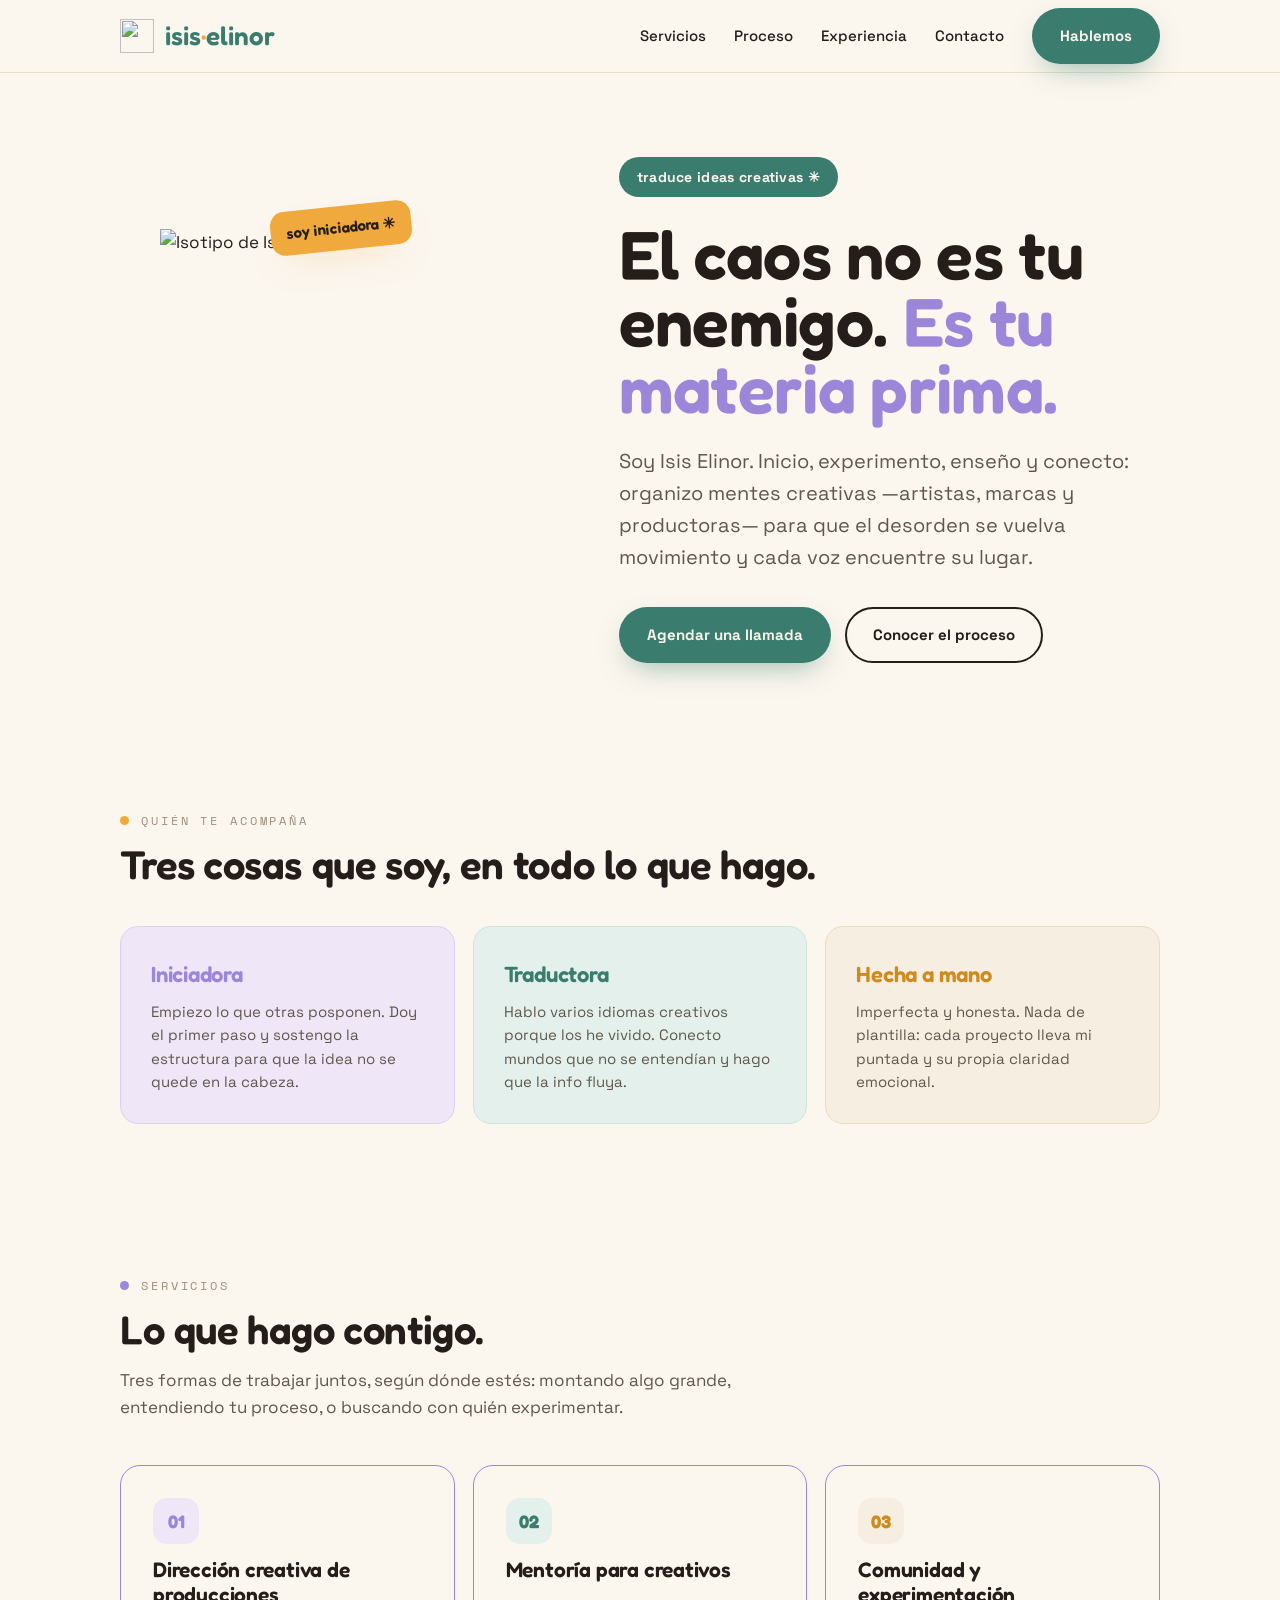
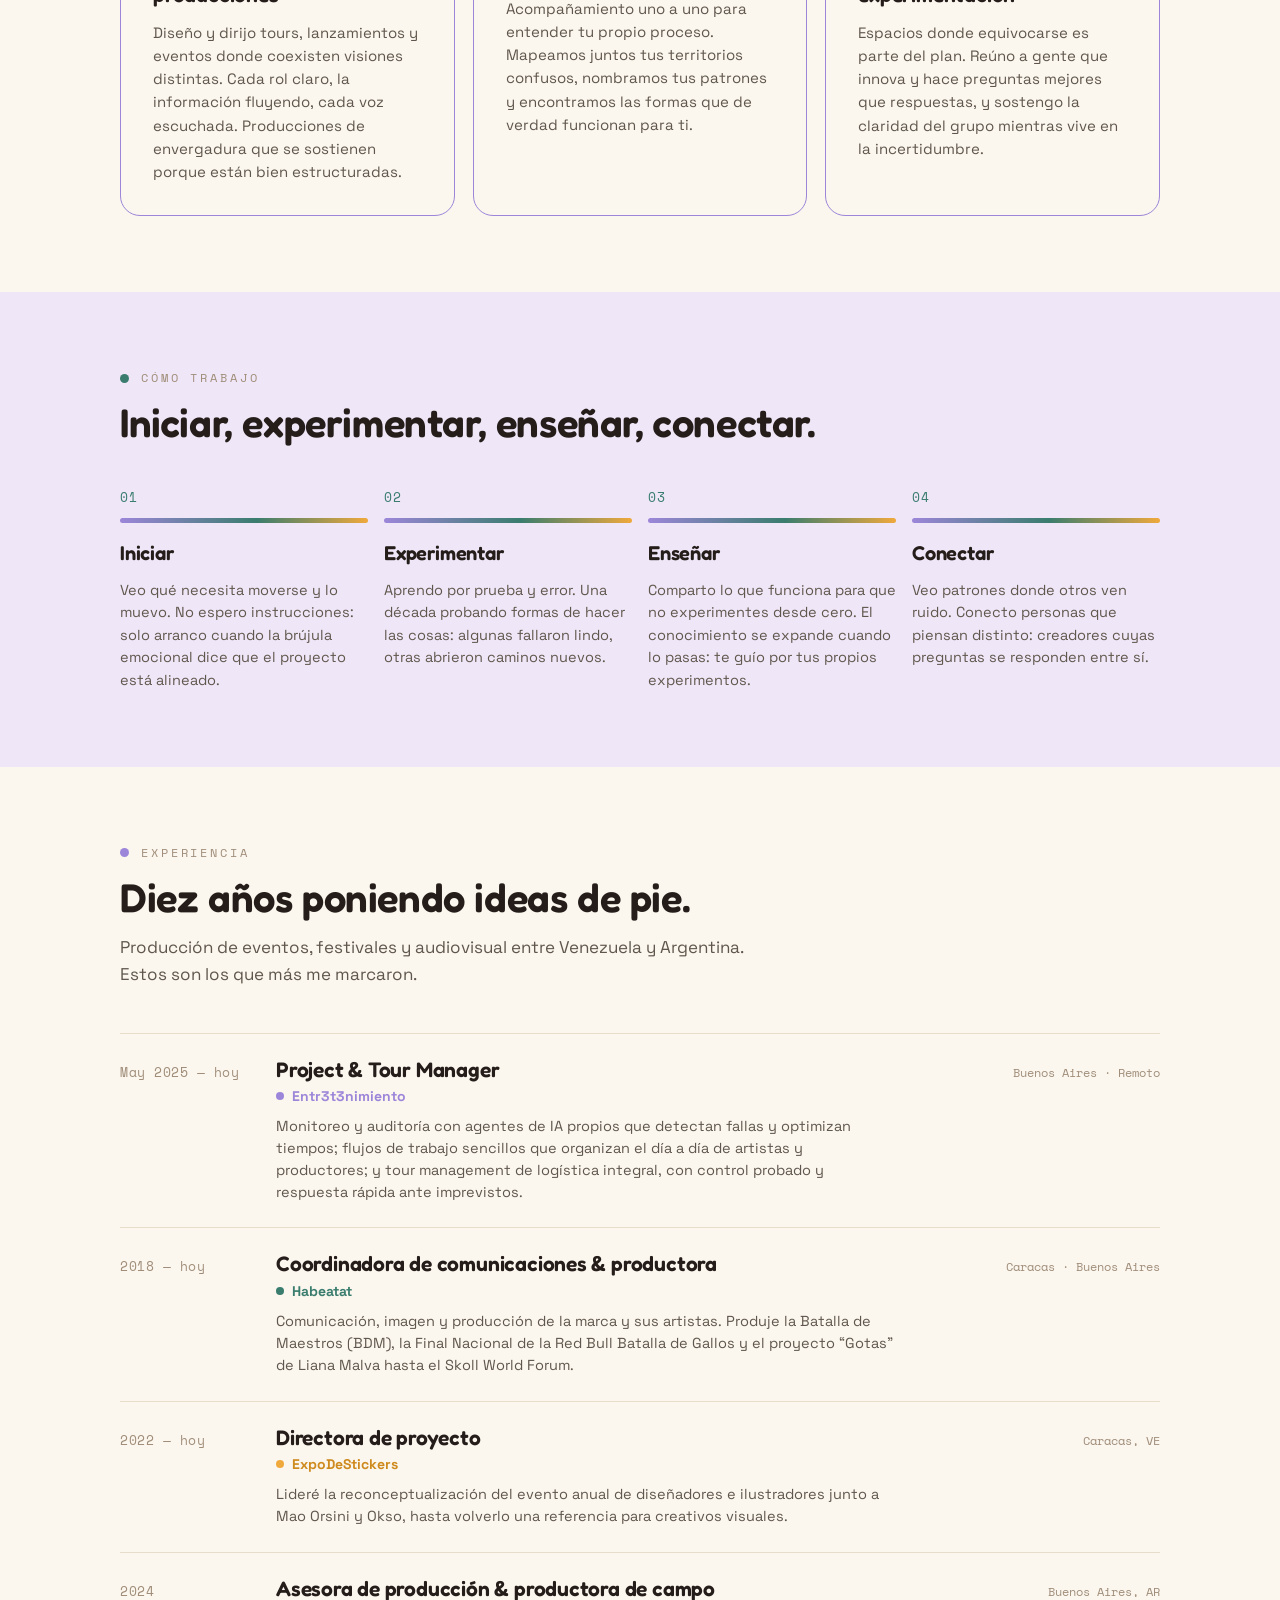
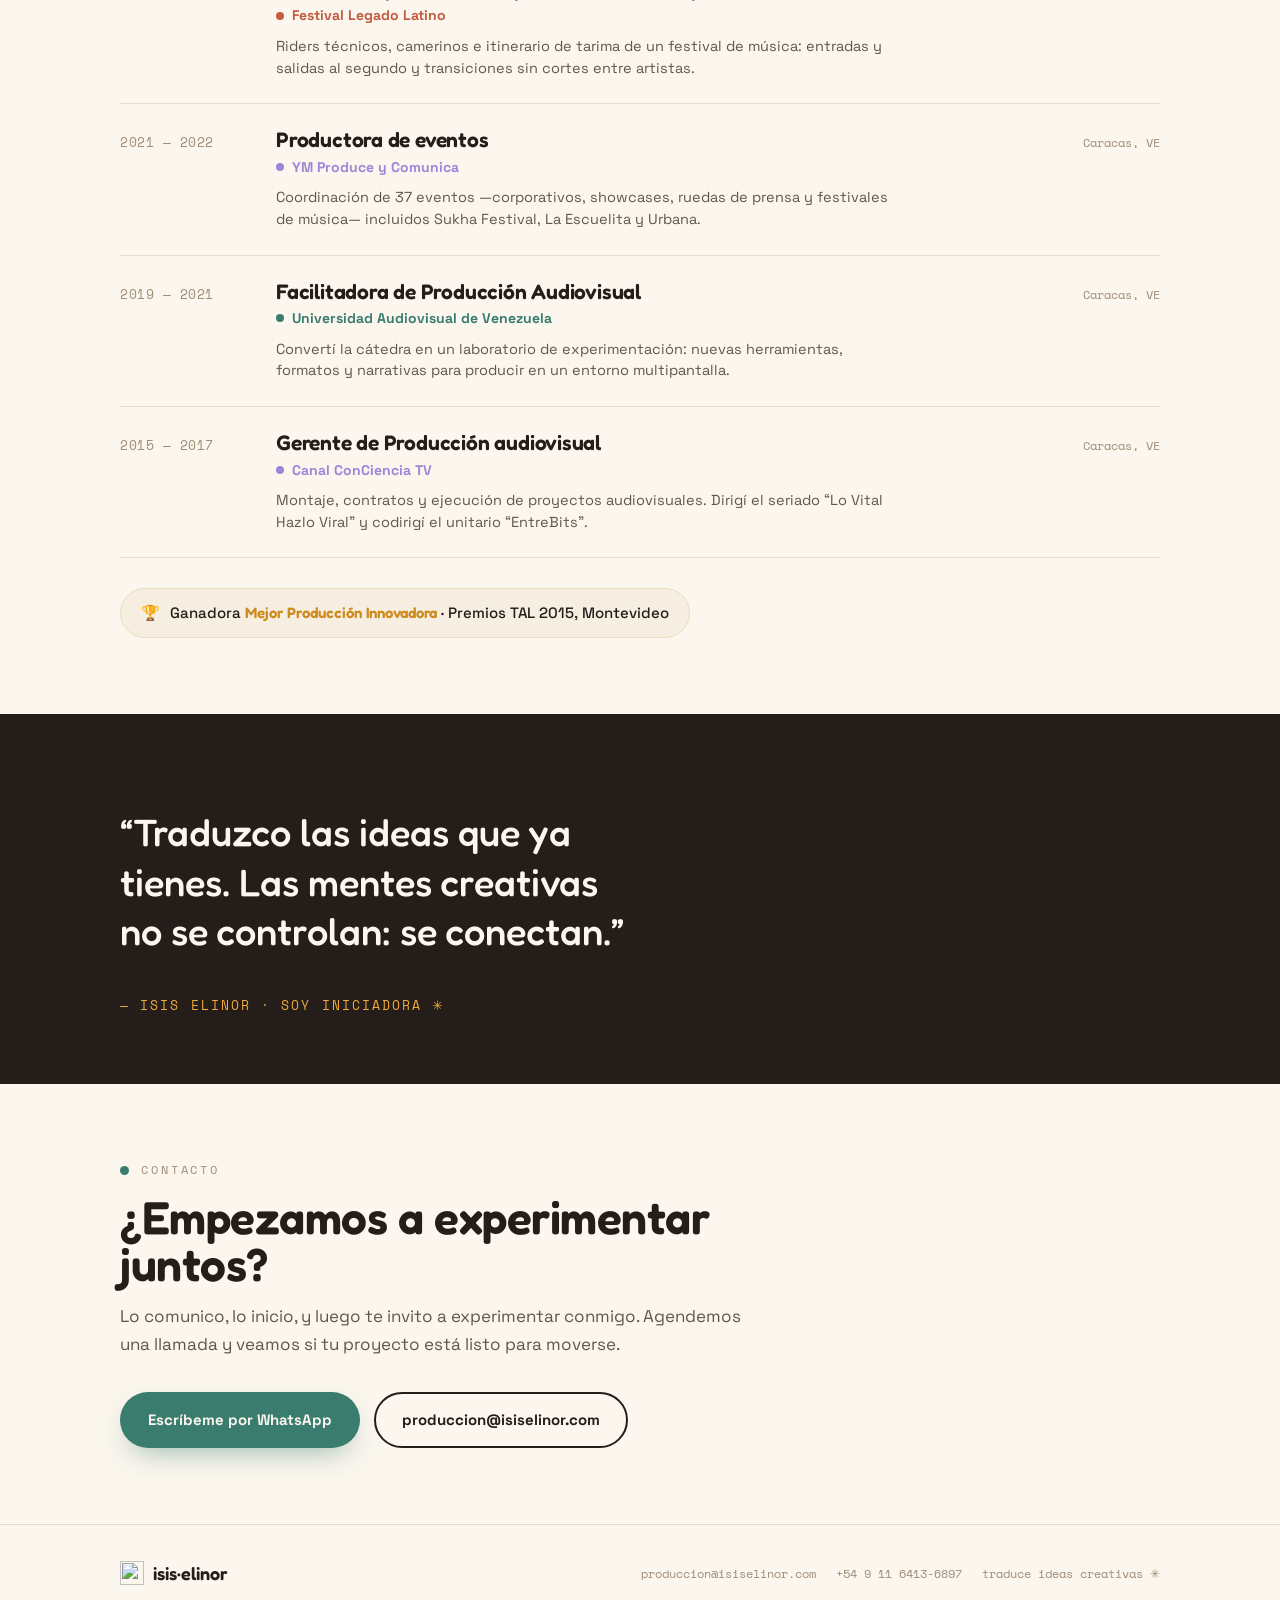
==== index copy.html @ 392b23f3 "Add files via upload" ====
<!DOCTYPE html>
<html lang="es">
<head>
<meta charset="utf-8">
<meta name="viewport" content="width=device-width, initial-scale=1">
<title>Isis Elinor — Traduce ideas creativas ✳</title>
<link rel="preconnect" href="https://fonts.googleapis.com">
<link rel="preconnect" href="https://fonts.gstatic.com" crossorigin>
<link href="https://fonts.googleapis.com/css2?family=Fredoka:wght@400;500;600;700&family=Space+Grotesk:wght@300;400;500;700&family=Space+Mono:wght@400;700&display=swap" rel="stylesheet">
<style>
  :root {
    --lila: #9C86D9;
    --jade: #3A7D6E;
    --mango: #F0A93C;
    --coral: #C25B3F;
    --luz: #FBF6EE;
    --noche: #241D1A;
    --tinta: #5f574d;
    --gris: #a08e7a;
    --linea: #e6ddcb;
    --tint-lila: #efe6f7;
    --tint-jade: #e4f0eb;
    --tint-mango: #f6eee0;
    --tint-coral: #f7e6e0;
    --grad: linear-gradient(90deg,#9c86d9 0%,#3a7d6e 55%,#f0a93c 100%);
    --heading: 'Fredoka', sans-serif;
    --body: 'Space Grotesk', sans-serif;
    --mono: 'Space Mono', monospace;
  }
  * { box-sizing: border-box; }
  html { scroll-behavior: smooth; }
  body {
    margin: 0;
    background: var(--luz);
    color: var(--noche);
    font-family: var(--body);
    font-size: 17px;
    line-height: 1.6;
    -webkit-font-smoothing: antialiased;
  }
  a { color: var(--jade); text-decoration: none; }
  a:hover { color: var(--lila); }
  ::selection { background: rgba(156,134,217,0.28); }
  :focus-visible { outline: 2px solid var(--lila); outline-offset: 3px; border-radius: 4px; }
  h1, h2, h3 { font-family: var(--heading); font-weight: 600; margin: 0; letter-spacing: -0.01em; }
  .wrap { max-width: 1120px; margin: 0 auto; padding: 0 40px; }
  .mono-label { font-family: var(--mono); font-size: 12px; letter-spacing: 0.24em; text-transform: uppercase; color: var(--gris); }

  /* ---- botones ---- */
  .btn {
    display: inline-flex; align-items: center; gap: 9px;
    font-family: var(--body); font-weight: 700; font-size: 15px;
    padding: 14px 26px; border-radius: 999px; border: 2px solid transparent;
    cursor: pointer; transition: transform .15s ease, background .15s ease, color .15s ease, box-shadow .15s ease;
    text-decoration: none;
  }
  .btn:hover { transform: translateY(-2px); }
  .btn-primary { background: var(--jade); color: var(--luz); box-shadow: 0 12px 30px -12px rgba(58,125,110,0.6); }
  .btn-primary:hover { background: #2f6a5c; color: var(--luz); }
  .btn-ghost { background: transparent; color: var(--noche); border-color: var(--noche); }
  .btn-ghost:hover { border-color: var(--jade); color: var(--jade); }

  /* ---- nav ---- */
  header.nav {
    position: sticky; top: 0; z-index: 20;
    background: rgba(251,246,238,0.85); backdrop-filter: blur(12px);
    border-bottom: 1px solid var(--linea);
  }
  .nav-inner { display: flex; align-items: center; gap: 28px; height: 72px; }
  .brand { display: flex; align-items: center; gap: 11px; margin-right: auto; }
  .brand img { width: 34px; height: 34px; display: block; }
  .brand .word { font-family: var(--heading); font-weight: 600; font-size: 26px; line-height: 1; }
  .brand .word .dot { color: var(--mango); }
  .nav-inner a.link { color: var(--noche); font-weight: 500; font-size: 15px; }
  .nav-inner a.link:hover { color: var(--jade); }
  @media (max-width: 720px) { .nav-inner a.link { display: none; } }

  /* ---- hero ---- */
  .hero { padding: 84px 0 72px; position: relative; overflow: hidden; }
  .hero-grid { display: grid; grid-template-columns: 0.9fr 1.1fr; gap: 56px; align-items: center; }
  .pill {
    display: inline-flex; align-items: center; gap: 8px; align-self: flex-start;
    background: var(--jade); color: var(--luz); font-family: var(--body); font-weight: 700;
    font-size: 14px; letter-spacing: 0.02em; padding: 9px 18px; border-radius: 999px;
  }
  .hero h1 { font-size: 68px; line-height: 0.98; margin: 24px 0 0; }
  .hero h1 .g { color: var(--lila); }
  .hero .lead { font-size: 20px; color: var(--tinta); margin: 24px 0 0; max-width: 560px; text-wrap: pretty; }
  .hero .cta-row { display: flex; flex-wrap: wrap; gap: 14px; margin-top: 34px; }
  .blob {
    position: relative; aspect-ratio: 1/1; display: flex; align-items: center; justify-content: center;
    max-width: 100%;
  }
  .blob img { width: 82%; height: 82%; display: block; }
  .blob .tag {
    position: absolute; top: 4%; left: 50%; transform: rotate(-6deg) translateX(-50%);
    transform-origin: left center;
    background: var(--mango); color: var(--noche); font-family: var(--heading); font-weight: 600;
    font-size: 15px; padding: 10px 16px; border-radius: 14px; box-shadow: 0 16px 34px -18px rgba(240,169,60,0.6);
  }
  @media (max-width: 860px) {
    .hero-grid { grid-template-columns: 1fr; gap: 40px; }
    .hero h1 { font-size: 46px; }
    .blob { max-width: 340px; margin: 0 auto; }
  }

  /* ---- secciones ---- */
  section.block { padding: 76px 0; }
  .kicker-row { display: flex; align-items: center; gap: 12px; margin-bottom: 14px; }
  .kicker-row .dotmark { width: 9px; height: 9px; border-radius: 50%; background: var(--lila); }
  .k-coral .dotmark { background: var(--mango); }
  .k-rosa .dotmark { background: var(--jade); }
  .k-azul .dotmark { background: var(--jade); }
  .sec-title { font-size: 40px; line-height: 1.04; max-width: 720px; }
  .sec-intro { color: var(--tinta); max-width: 640px; margin: 16px 0 0; text-wrap: pretty; }

  /* esencia cards */
  .cards-3 { display: grid; grid-template-columns: repeat(3,1fr); gap: 18px; margin-top: 40px; }
  @media (max-width: 800px) { .cards-3 { grid-template-columns: 1fr; } }
  .ecard { border-radius: 18px; padding: 30px; border: 1px solid; }
  .ecard h3 { font-size: 22px; margin-bottom: 8px; }
  .ecard p { margin: 0; font-size: 15px; color: var(--tinta); line-height: 1.55; }
  .ec-coral { background: var(--tint-lila); border-color: #ddd0ee; }
  .ec-coral h3 { color: var(--lila); }
  .ec-lila { background: var(--tint-jade); border-color: #cfe3da; }
  .ec-lila h3 { color: var(--jade); }
  .ec-azul { background: var(--tint-mango); border-color: #ecdcbe; }
  .ec-azul h3 { color: #cf8a1e; }

  /* servicios */
  .svc-list { display: grid; grid-template-columns: repeat(3,1fr); gap: 18px; margin-top: 44px; }
  @media (max-width: 800px) { .svc-list { grid-template-columns: 1fr; } }
  .svc {
    background: var(--luz); border: 1px solid var(--lila); border-radius: 20px; padding: 32px;
    display: flex; flex-direction: column; gap: 14px; transition: transform .18s ease, box-shadow .18s ease, border-color .18s ease;
  }
  .svc:hover { transform: translateY(-4px); box-shadow: 0 30px 60px -40px rgba(36,29,26,0.35); }
  .svc .num {
    width: 46px; height: 46px; border-radius: 14px; display: flex; align-items: center; justify-content: center;
    font-family: var(--heading); font-weight: 700; font-size: 18px; background: var(--tint-lila); color: var(--lila);
  }
  .svc h3 { font-size: 21px; line-height: 1.15; }
  .svc p { margin: 0; font-size: 15px; color: var(--tinta); line-height: 1.55; }
  .svc:nth-child(1) .num { background: var(--tint-lila); color: var(--lila); }
  .svc:nth-child(1):hover { border-color: var(--lila); }
  .svc:nth-child(2) .num { background: var(--tint-jade); color: var(--jade); }
  .svc:nth-child(2):hover { border-color: var(--jade); }
  .svc:nth-child(3) .num { background: var(--tint-mango); color: #cf8a1e; }
  .svc:nth-child(3):hover { border-color: var(--mango); }

  /* proceso */
  .proc-wrap { background: var(--tint-lila); }
  .steps { display: grid; grid-template-columns: repeat(4,1fr); gap: 16px; margin-top: 44px; }
  @media (max-width: 900px) { .steps { grid-template-columns: repeat(2,1fr); } }
  @media (max-width: 520px) { .steps { grid-template-columns: 1fr; } }
  .step { display: flex; flex-direction: column; gap: 10px; }
  .step .n { font-family: var(--mono); font-size: 13px; color: var(--jade); letter-spacing: 0.1em; }
  .step .bar { height: 5px; border-radius: 999px; background: var(--grad); width: 100%; }
  .step h3 { font-size: 20px; margin-top: 4px; }
  .step p { margin: 0; font-size: 14.5px; color: var(--tinta); line-height: 1.55; }

  /* experiencia */
  .exp-list { margin-top: 44px; display: flex; flex-direction: column; }
  .exp {
    display: grid; grid-template-columns: 132px 1fr auto; gap: 24px; align-items: baseline;
    padding: 24px 0; border-top: 1px solid var(--linea);
  }
  .exp:last-child { border-bottom: 1px solid var(--linea); }
  .exp .yr { font-family: var(--mono); font-size: 13px; color: var(--gris); letter-spacing: 0.04em; }
  .exp .role { min-width: 0; }
  .exp .role h3 { font-size: 21px; line-height: 1.12; }
  .exp .role .org { display: inline-flex; align-items: center; gap: 8px; font-family: var(--body); font-weight: 700; font-size: 14px; margin-top: 4px; }
  .exp .role .org::before { content: ""; width: 8px; height: 8px; border-radius: 50%; background: var(--dotc, var(--lila)); }
  .exp .role p { margin: 8px 0 0; font-size: 14.5px; color: var(--tinta); line-height: 1.5; max-width: 620px; }
  .exp .place { font-family: var(--mono); font-size: 12px; color: var(--gris); white-space: nowrap; }
  .exp:nth-child(6n+1) { --dotc: var(--lila); } .exp:nth-child(6n+1) .org { color: var(--lila); }
  .exp:nth-child(6n+2) { --dotc: var(--jade); } .exp:nth-child(6n+2) .org { color: var(--jade); }
  .exp:nth-child(6n+3) { --dotc: var(--mango); } .exp:nth-child(6n+3) .org { color: #cf8a1e; }
  .exp:nth-child(6n+4) { --dotc: var(--coral); } .exp:nth-child(6n+4) .org { color: var(--coral); }
  .exp:nth-child(6n+5) { --dotc: var(--lila); } .exp:nth-child(6n+5) .org { color: var(--lila); }
  .exp:nth-child(6n) { --dotc: var(--jade); } .exp:nth-child(6n) .org { color: var(--jade); }
  .award {
    display: inline-flex; align-items: center; gap: 10px; margin-top: 30px;
    background: var(--tint-mango); border: 1px solid #ecdcbe; color: var(--noche);
    font-family: var(--body); font-weight: 500; font-size: 15px; padding: 12px 20px; border-radius: 999px;
  }
  .award strong { color: #cf8a1e; font-family: var(--heading); font-weight: 600; }
  @media (max-width: 720px) {
    .exp { grid-template-columns: 1fr; gap: 6px; }
    .exp .place { white-space: normal; }
  }

  /* frase band */
  .frase { background: var(--noche); color: var(--luz); padding: 56px 0; }
  .frase .q { font-family: var(--heading); font-weight: 500; font-size: 38px; line-height: 1.3; max-width: 760px; text-wrap: balance; }
  .frase .q .accent { color: var(--mango); }
  .frase .sig { font-family: var(--mono); font-size: 13px; letter-spacing: 0.16em; text-transform: uppercase; margin-top: 18px; color: var(--mango); }
  @media (max-width: 700px) { .frase .q { font-size: 26px; } }

  /* contacto */
  .contacto { text-align: left; }
  .contacto h2 { font-size: 46px; line-height: 1.02; max-width: 720px; }
  @media (max-width: 700px) { .contacto h2 { font-size: 34px; } }

  /* footer */
  footer.foot { border-top: 1px solid var(--linea); padding: 34px 0; }
  .foot-inner { display: flex; flex-wrap: wrap; align-items: center; gap: 10px 20px; font-family: var(--mono); font-size: 12px; color: var(--gris); }
  .foot-inner .fbrand { display: flex; align-items: center; gap: 9px; margin-right: auto; }
  .foot-inner .fbrand img { width: 24px; height: 24px; }
  .foot-inner .fbrand span { font-family: var(--heading); font-weight: 600; font-size: 18px; color: var(--noche); }
</style>
</head>
<body>

<header class="nav">
  <div class="wrap nav-inner">
    <a class="brand" href="#top" aria-label="Isis Elinor, inicio">
      <img src="assets/isotipo-principal.svg" alt="">
      <span class="word">isis<span class="dot">·</span>elinor</span>
    </a>
    <a class="link" href="#servicios">Servicios</a>
    <a class="link" href="#proceso">Proceso</a>
    <a class="link" href="#experiencia">Experiencia</a>
    <a class="link" href="#contacto">Contacto</a>
    <a class="btn btn-primary" href="https://wa.me/5491164136897" target="_blank" rel="noopener">Hablemos</a>
  </div>
</header>

<main id="top">

  <section class="hero">
    <div class="wrap hero-grid">
      <div class="blob-holder">
        <div class="blob">
          <img src="assets/isotipo-principal.svg" alt="Isotipo de Isis Elinor">
          <span class="tag">soy iniciadora ✳</span>
        </div>
      </div>
      <div>
        <span class="pill">traduce ideas creativas ✳</span>
        <h1>El caos no es tu enemigo. <span class="g">Es tu materia prima.</span></h1>
        <p class="lead">Soy Isis Elinor. Inicio, experimento, enseño y conecto: organizo mentes creativas —artistas, marcas y productoras— para que el desorden se vuelva movimiento y cada voz encuentre su lugar.</p>
        <div class="cta-row">
          <a class="btn btn-primary" href="https://wa.me/5491164136897" target="_blank" rel="noopener">Agendar una llamada</a>
          <a class="btn btn-ghost" href="#proceso">Conocer el proceso</a>
        </div>
      </div>
    </div>
  </section>

  <section class="block">
    <div class="wrap">
      <div class="kicker-row k-coral"><span class="dotmark"></span><span class="mono-label">Quién te acompaña</span></div>
      <h2 class="sec-title">Tres cosas que soy, en todo lo que hago.</h2>
      <div class="cards-3">
        <div class="ecard ec-coral">
          <h3>Iniciadora</h3>
          <p>Empiezo lo que otras posponen. Doy el primer paso y sostengo la estructura para que la idea no se quede en la cabeza.</p>
        </div>
        <div class="ecard ec-lila">
          <h3>Traductora</h3>
          <p>Hablo varios idiomas creativos porque los he vivido. Conecto mundos que no se entendían y hago que la info fluya.</p>
        </div>
        <div class="ecard ec-azul">
          <h3>Hecha a mano</h3>
          <p>Imperfecta y honesta. Nada de plantilla: cada proyecto lleva mi puntada y su propia claridad emocional.</p>
        </div>
      </div>
    </div>
  </section>

  <section class="block" id="servicios">
    <div class="wrap">
      <div class="kicker-row"><span class="dotmark"></span><span class="mono-label">Servicios</span></div>
      <h2 class="sec-title">Lo que hago contigo.</h2>
      <p class="sec-intro">Tres formas de trabajar juntos, según dónde estés: montando algo grande, entendiendo tu proceso, o buscando con quién experimentar.</p>
      <div class="svc-list">
        <div class="svc">
          <div class="num">01</div>
          <h3>Dirección creativa de producciones</h3>
          <p>Diseño y dirijo tours, lanzamientos y eventos donde coexisten visiones distintas. Cada rol claro, la información fluyendo, cada voz escuchada. Producciones de envergadura que se sostienen porque están bien estructuradas.</p>
        </div>
        <div class="svc">
          <div class="num">02</div>
          <h3>Mentoría para creativos</h3>
          <p>Acompañamiento uno a uno para entender tu propio proceso. Mapeamos juntos tus territorios confusos, nombramos tus patrones y encontramos las formas que de verdad funcionan para ti.</p>
        </div>
        <div class="svc">
          <div class="num">03</div>
          <h3>Comunidad y experimentación</h3>
          <p>Espacios donde equivocarse es parte del plan. Reúno a gente que innova y hace preguntas mejores que respuestas, y sostengo la claridad del grupo mientras vive en la incertidumbre.</p>
        </div>
      </div>
    </div>
  </section>

  <section class="block proc-wrap" id="proceso">
    <div class="wrap">
      <div class="kicker-row k-azul"><span class="dotmark"></span><span class="mono-label">Cómo trabajo</span></div>
      <h2 class="sec-title">Iniciar, experimentar, enseñar, conectar.</h2>
      <div class="steps">
        <div class="step">
          <span class="n">01</span>
          <div class="bar"></div>
          <h3>Iniciar</h3>
          <p>Veo qué necesita moverse y lo muevo. No espero instrucciones: solo arranco cuando la brújula emocional dice que el proyecto está alineado.</p>
        </div>
        <div class="step">
          <span class="n">02</span>
          <div class="bar"></div>
          <h3>Experimentar</h3>
          <p>Aprendo por prueba y error. Una década probando formas de hacer las cosas: algunas fallaron lindo, otras abrieron caminos nuevos.</p>
        </div>
        <div class="step">
          <span class="n">03</span>
          <div class="bar"></div>
          <h3>Enseñar</h3>
          <p>Comparto lo que funciona para que no experimentes desde cero. El conocimiento se expande cuando lo pasas: te guío por tus propios experimentos.</p>
        </div>
        <div class="step">
          <span class="n">04</span>
          <div class="bar"></div>
          <h3>Conectar</h3>
          <p>Veo patrones donde otros ven ruido. Conecto personas que piensan distinto: creadores cuyas preguntas se responden entre sí.</p>
        </div>
      </div>
    </div>
  </section>

  <section class="block" id="experiencia">
    <div class="wrap">
      <div class="kicker-row"><span class="dotmark"></span><span class="mono-label">Experiencia</span></div>
      <h2 class="sec-title">Diez años poniendo ideas de pie.</h2>
      <p class="sec-intro">Producción de eventos, festivales y audiovisual entre Venezuela y Argentina. Estos son los que más me marcaron.</p>
      <div class="exp-list">
        <div class="exp">
          <span class="yr">May 2025 — hoy</span>
          <div class="role">
            <h3>Project &amp; Tour Manager</h3>
            <span class="org">Entr3t3nimiento</span>
            <p>Monitoreo y auditoría con agentes de IA propios que detectan fallas y optimizan tiempos; flujos de trabajo sencillos que organizan el día a día de artistas y productores; y tour management de logística integral, con control probado y respuesta rápida ante imprevistos.</p>
          </div>
          <span class="place">Buenos Aires · Remoto</span>
        </div>
        <div class="exp">
          <span class="yr">2018 — hoy</span>
          <div class="role">
            <h3>Coordinadora de comunicaciones &amp; productora</h3>
            <span class="org">Habeatat</span>
            <p>Comunicación, imagen y producción de la marca y sus artistas. Produje la Batalla de Maestros (BDM), la Final Nacional de la Red Bull Batalla de Gallos y el proyecto “Gotas” de Liana Malva hasta el Skoll World Forum.</p>
          </div>
          <span class="place">Caracas · Buenos Aires</span>
        </div>
        <div class="exp">
          <span class="yr">2022 — hoy</span>
          <div class="role">
            <h3>Directora de proyecto</h3>
            <span class="org">ExpoDeStickers</span>
            <p>Lideré la reconceptualización del evento anual de diseñadores e ilustradores junto a Mao Orsini y Okso, hasta volverlo una referencia para creativos visuales.</p>
          </div>
          <span class="place">Caracas, VE</span>
        </div>
        <div class="exp">
          <span class="yr">2024</span>
          <div class="role">
            <h3>Asesora de producción &amp; productora de campo</h3>
            <span class="org">Festival Legado Latino</span>
            <p>Riders técnicos, camerinos e itinerario de tarima de un festival de música: entradas y salidas al segundo y transiciones sin cortes entre artistas.</p>
          </div>
          <span class="place">Buenos Aires, AR</span>
        </div>
        <div class="exp">
          <span class="yr">2021 — 2022</span>
          <div class="role">
            <h3>Productora de eventos</h3>
            <span class="org">YM Produce y Comunica</span>
            <p>Coordinación de 37 eventos —corporativos, showcases, ruedas de prensa y festivales de música— incluidos Sukha Festival, La Escuelita y Urbana.</p>
          </div>
          <span class="place">Caracas, VE</span>
        </div>
        <div class="exp">
          <span class="yr">2019 — 2021</span>
          <div class="role">
            <h3>Facilitadora de Producción Audiovisual</h3>
            <span class="org">Universidad Audiovisual de Venezuela</span>
            <p>Convertí la cátedra en un laboratorio de experimentación: nuevas herramientas, formatos y narrativas para producir en un entorno multipantalla.</p>
          </div>
          <span class="place">Caracas, VE</span>
        </div>
        <div class="exp">
          <span class="yr">2015 — 2017</span>
          <div class="role">
            <h3>Gerente de Producción audiovisual</h3>
            <span class="org">Canal ConCiencia TV</span>
            <p>Montaje, contratos y ejecución de proyectos audiovisuales. Dirigí el seriado “Lo Vital Hazlo Viral” y codirigí el unitario “EntreBits”.</p>
          </div>
          <span class="place">Caracas, VE</span>
        </div>
      </div>
      <span class="award">🏆 <span>Ganadora <strong>Mejor Producción Innovadora</strong> · Premios TAL 2015, Montevideo</span></span>
    </div>
  </section>

  <section class="frase">
    <div class="wrap">
      <p class="q">“Traduzco las ideas que ya tienes. Las mentes creativas no se controlan: se conectan.”</p>
      <p class="sig">— Isis Elinor · soy iniciadora ✳</p>
    </div>
  </section>

  <section class="block contacto" id="contacto">
    <div class="wrap">
      <div class="kicker-row k-rosa"><span class="dotmark"></span><span class="mono-label">Contacto</span></div>
      <h2>¿Empezamos a experimentar juntos?</h2>
      <p class="sec-intro">Lo comunico, lo inicio, y luego te invito a experimentar conmigo. Agendemos una llamada y veamos si tu proyecto está listo para moverse.</p>
      <div class="cta-row" style="margin-top:34px; display:flex; flex-wrap:wrap; gap:14px;">
        <a class="btn btn-primary" href="https://wa.me/5491164136897" target="_blank" rel="noopener">Escríbeme por WhatsApp</a>
        <a class="btn btn-ghost" href="mailto:produccion@isiselinor.com">produccion@isiselinor.com</a>
      </div>
    </div>
  </section>

</main>

<footer class="foot">
  <div class="wrap foot-inner">
    <span class="fbrand"><img src="assets/isotipo-principal.svg" alt=""><span>isis·elinor</span></span>
    <span>produccion@isiselinor.com</span>
    <span>+54 9 11 6413-6897</span>
    <span>traduce ideas creativas ✳</span>
  </div>
</footer>

</body>
</html>
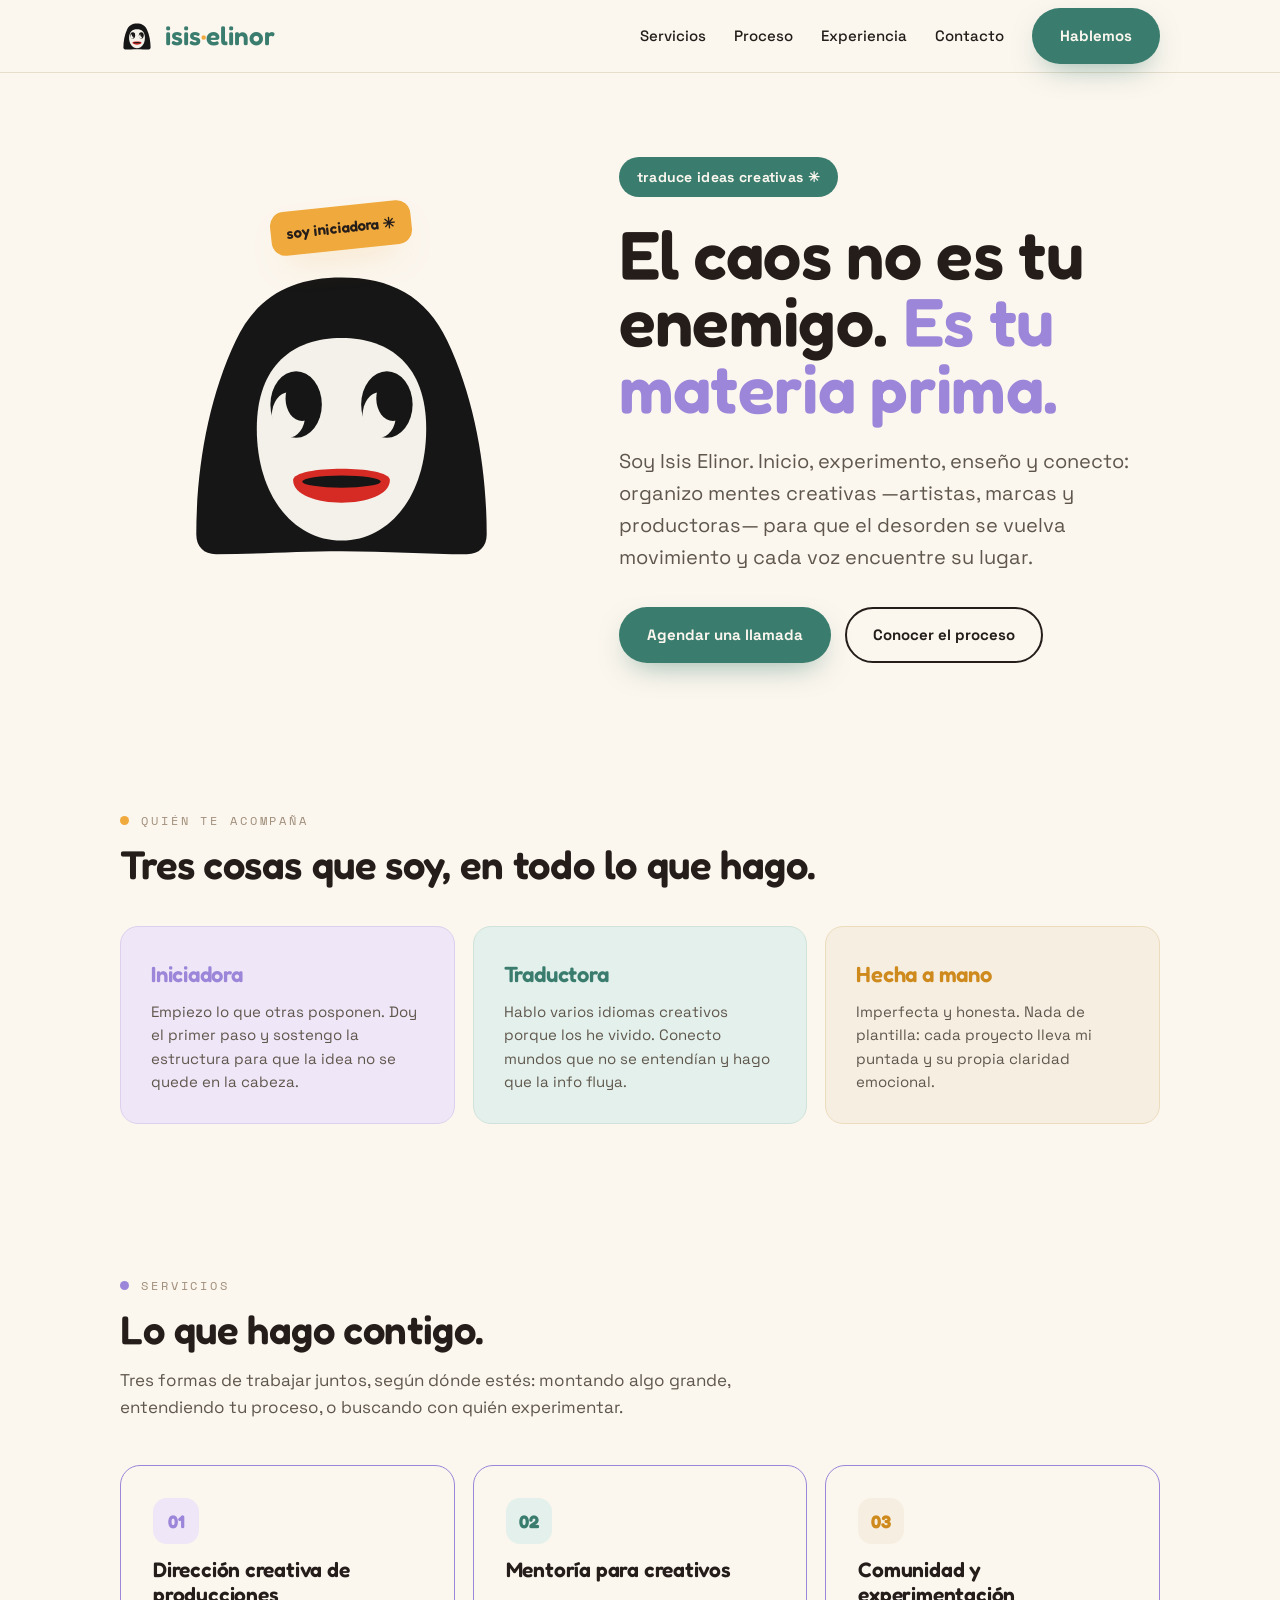
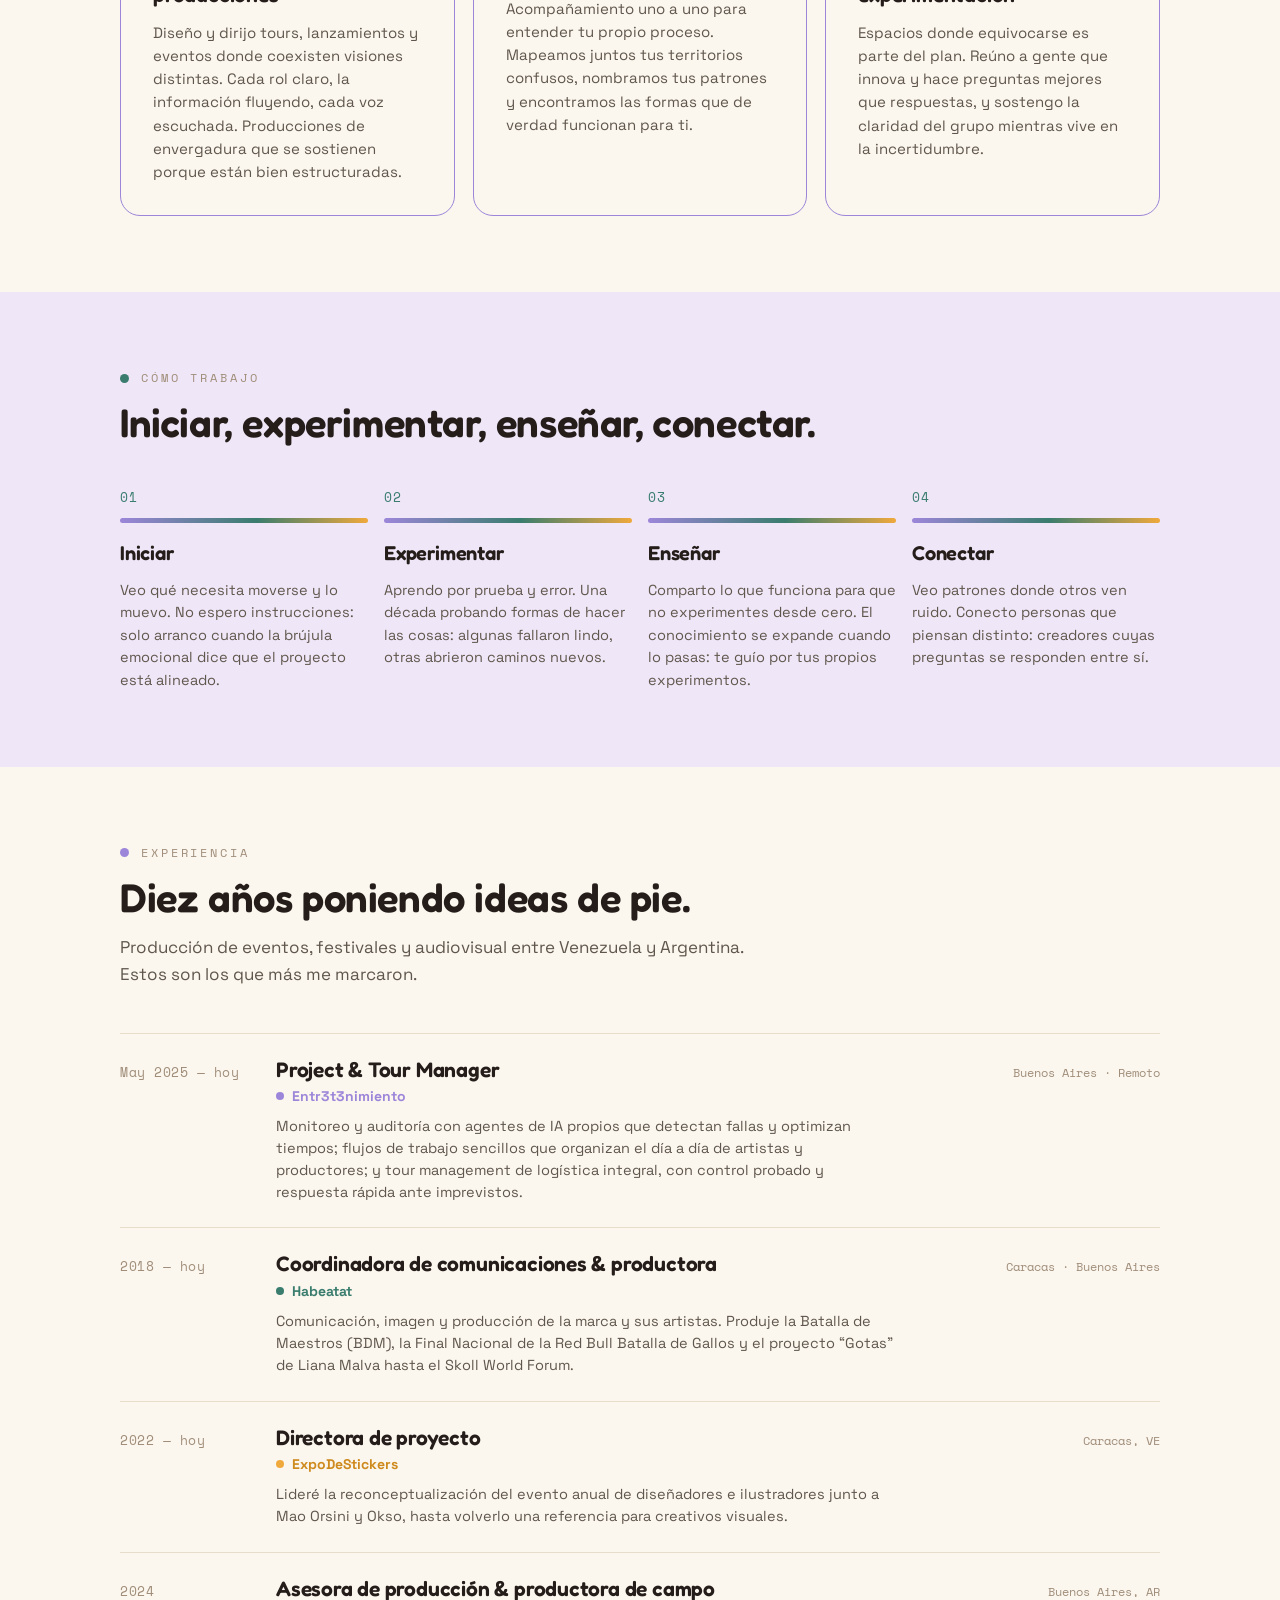
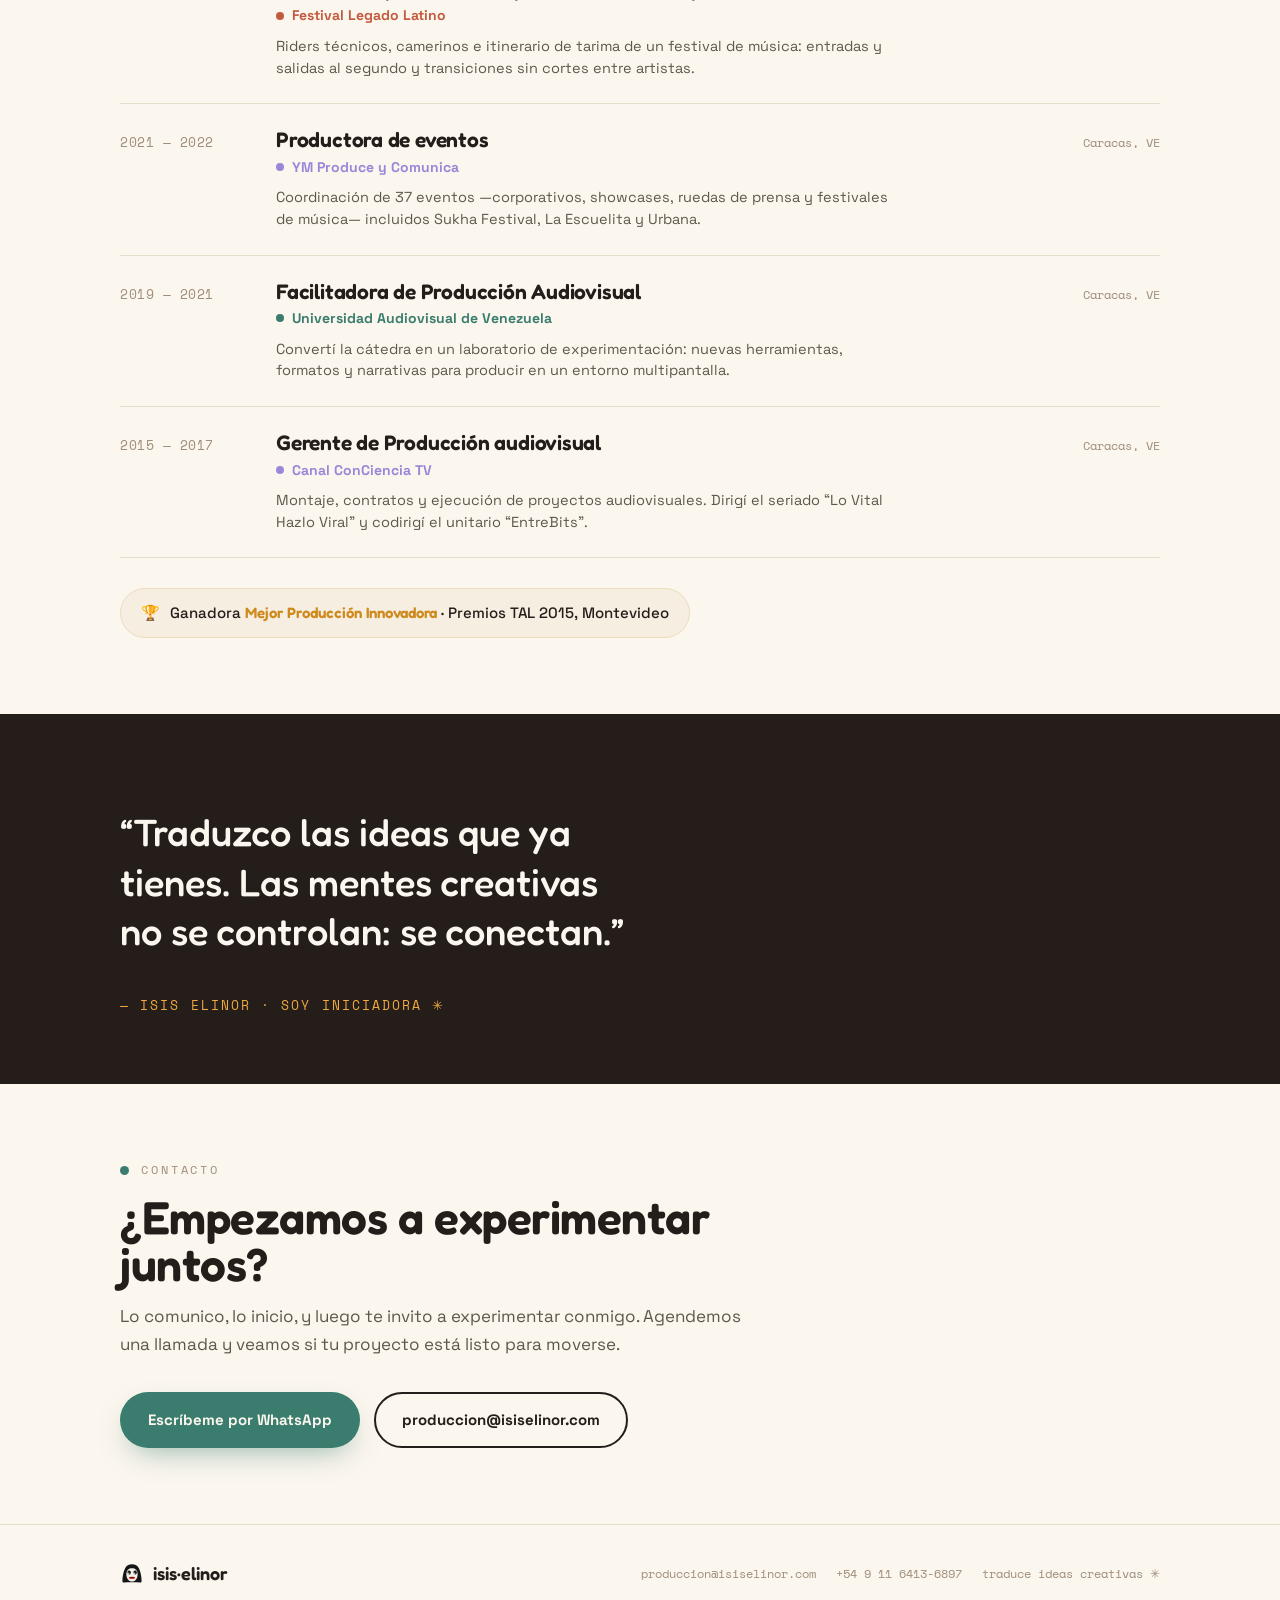
==== commit 67e9a8ba: "Update index copy.html" ====
--- a/index copy.html
+++ b/index copy.html
@@ -215,7 +215,7 @@
 <header class="nav">
   <div class="wrap nav-inner">
     <a class="brand" href="#top" aria-label="Isis Elinor, inicio">
-      <img src="assets/isotipo-principal.svg" alt="">
+      <img src="isotipo-principal.svg" alt="">
       <span class="word">isis<span class="dot">·</span>elinor</span>
     </a>
     <a class="link" href="#servicios">Servicios</a>
@@ -232,7 +232,7 @@
     <div class="wrap hero-grid">
       <div class="blob-holder">
         <div class="blob">
-          <img src="assets/isotipo-principal.svg" alt="Isotipo de Isis Elinor">
+          <img src="isotipo-principal.svg" alt="Isotipo de Isis Elinor">
           <span class="tag">soy iniciadora ✳</span>
         </div>
       </div>
@@ -424,7 +424,7 @@
 
 <footer class="foot">
   <div class="wrap foot-inner">
-    <span class="fbrand"><img src="assets/isotipo-principal.svg" alt=""><span>isis·elinor</span></span>
+    <span class="fbrand"><img src="isotipo-principal.svg" alt=""><span>isis·elinor</span></span>
     <span>produccion@isiselinor.com</span>
     <span>+54 9 11 6413-6897</span>
     <span>traduce ideas creativas ✳</span>
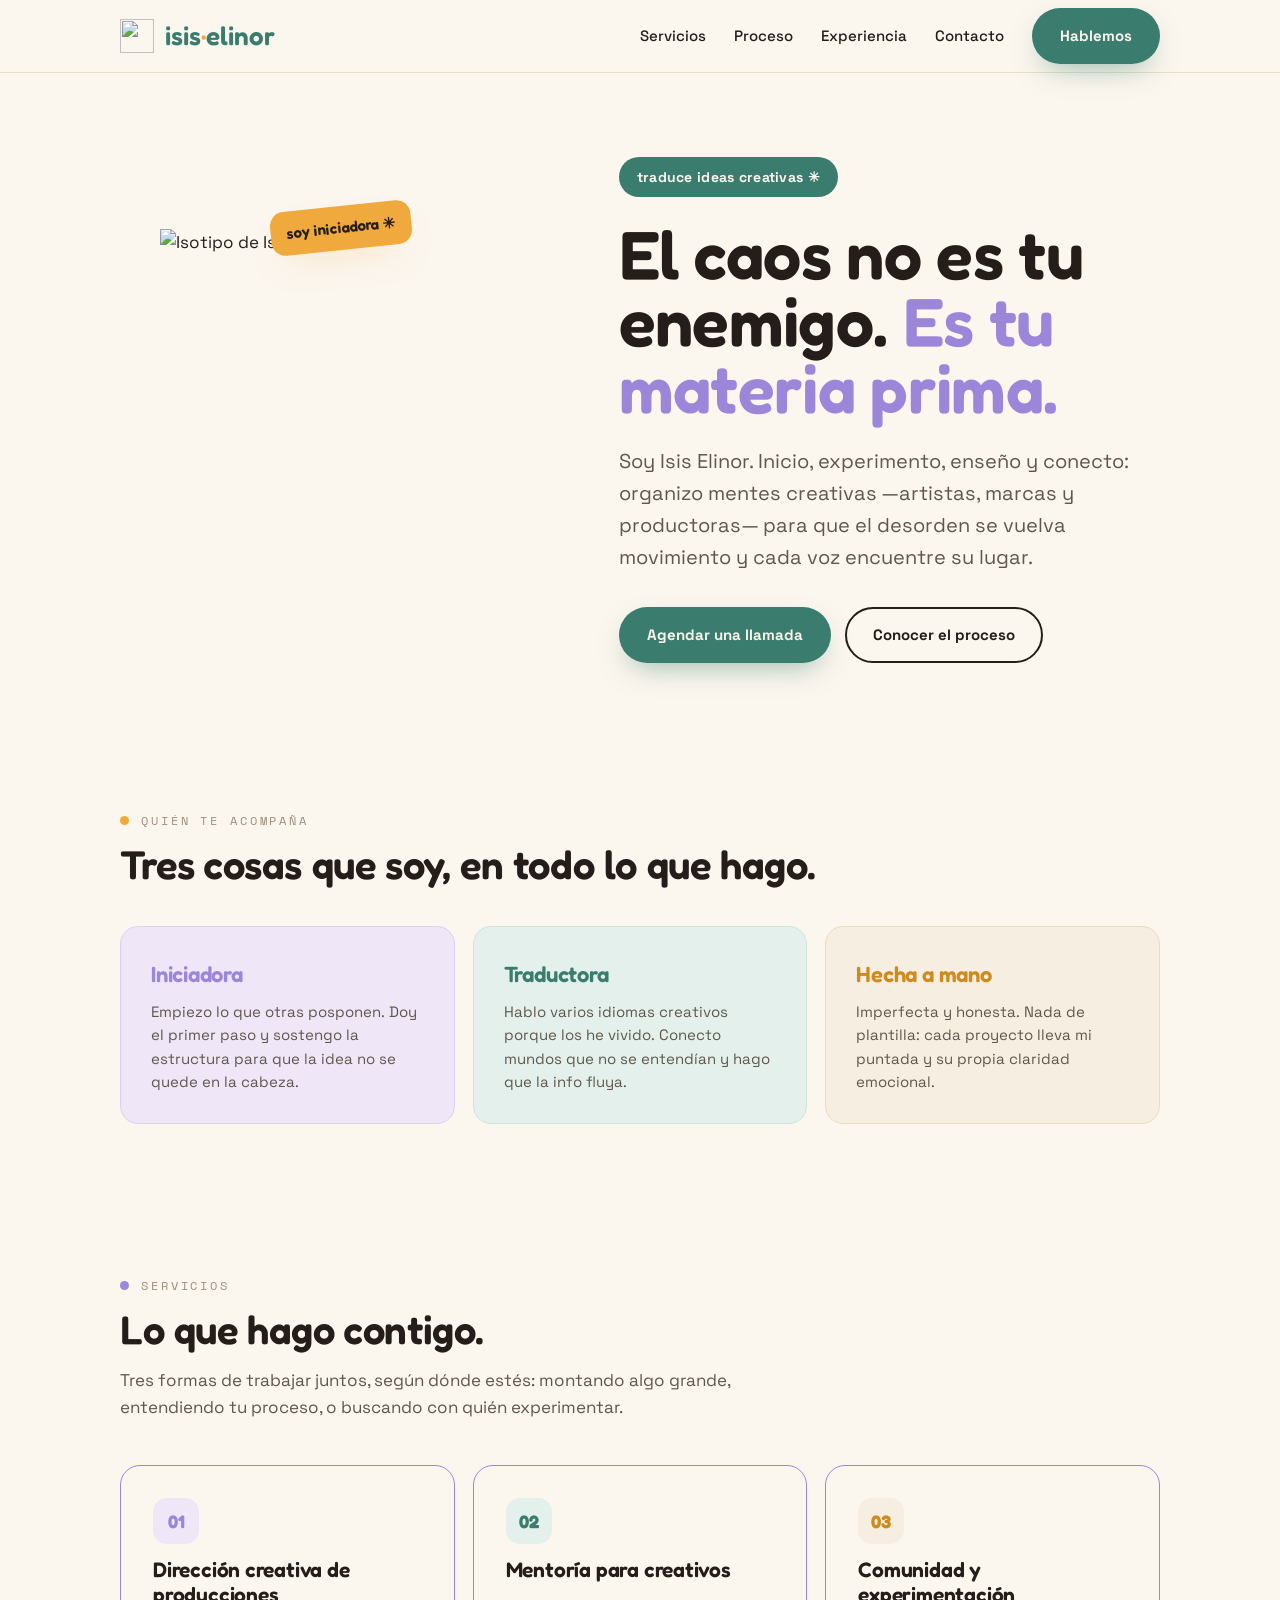
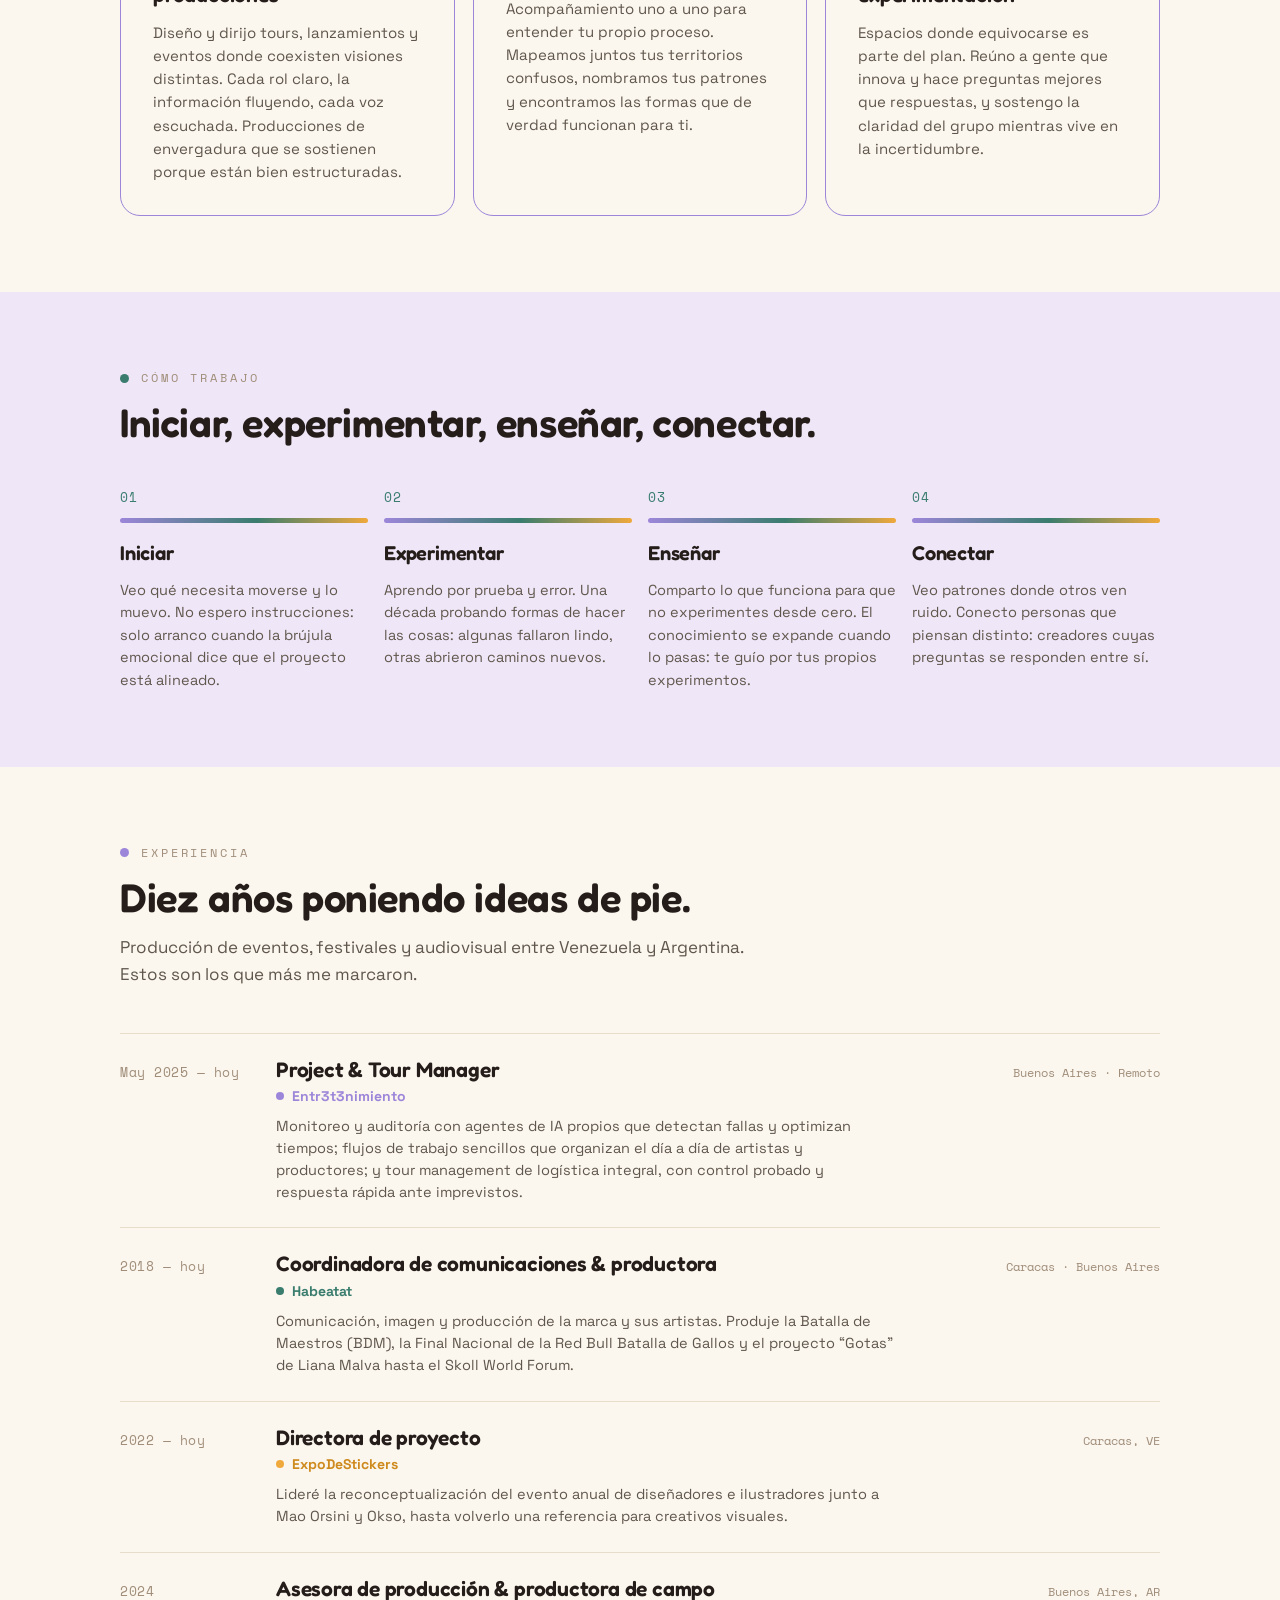
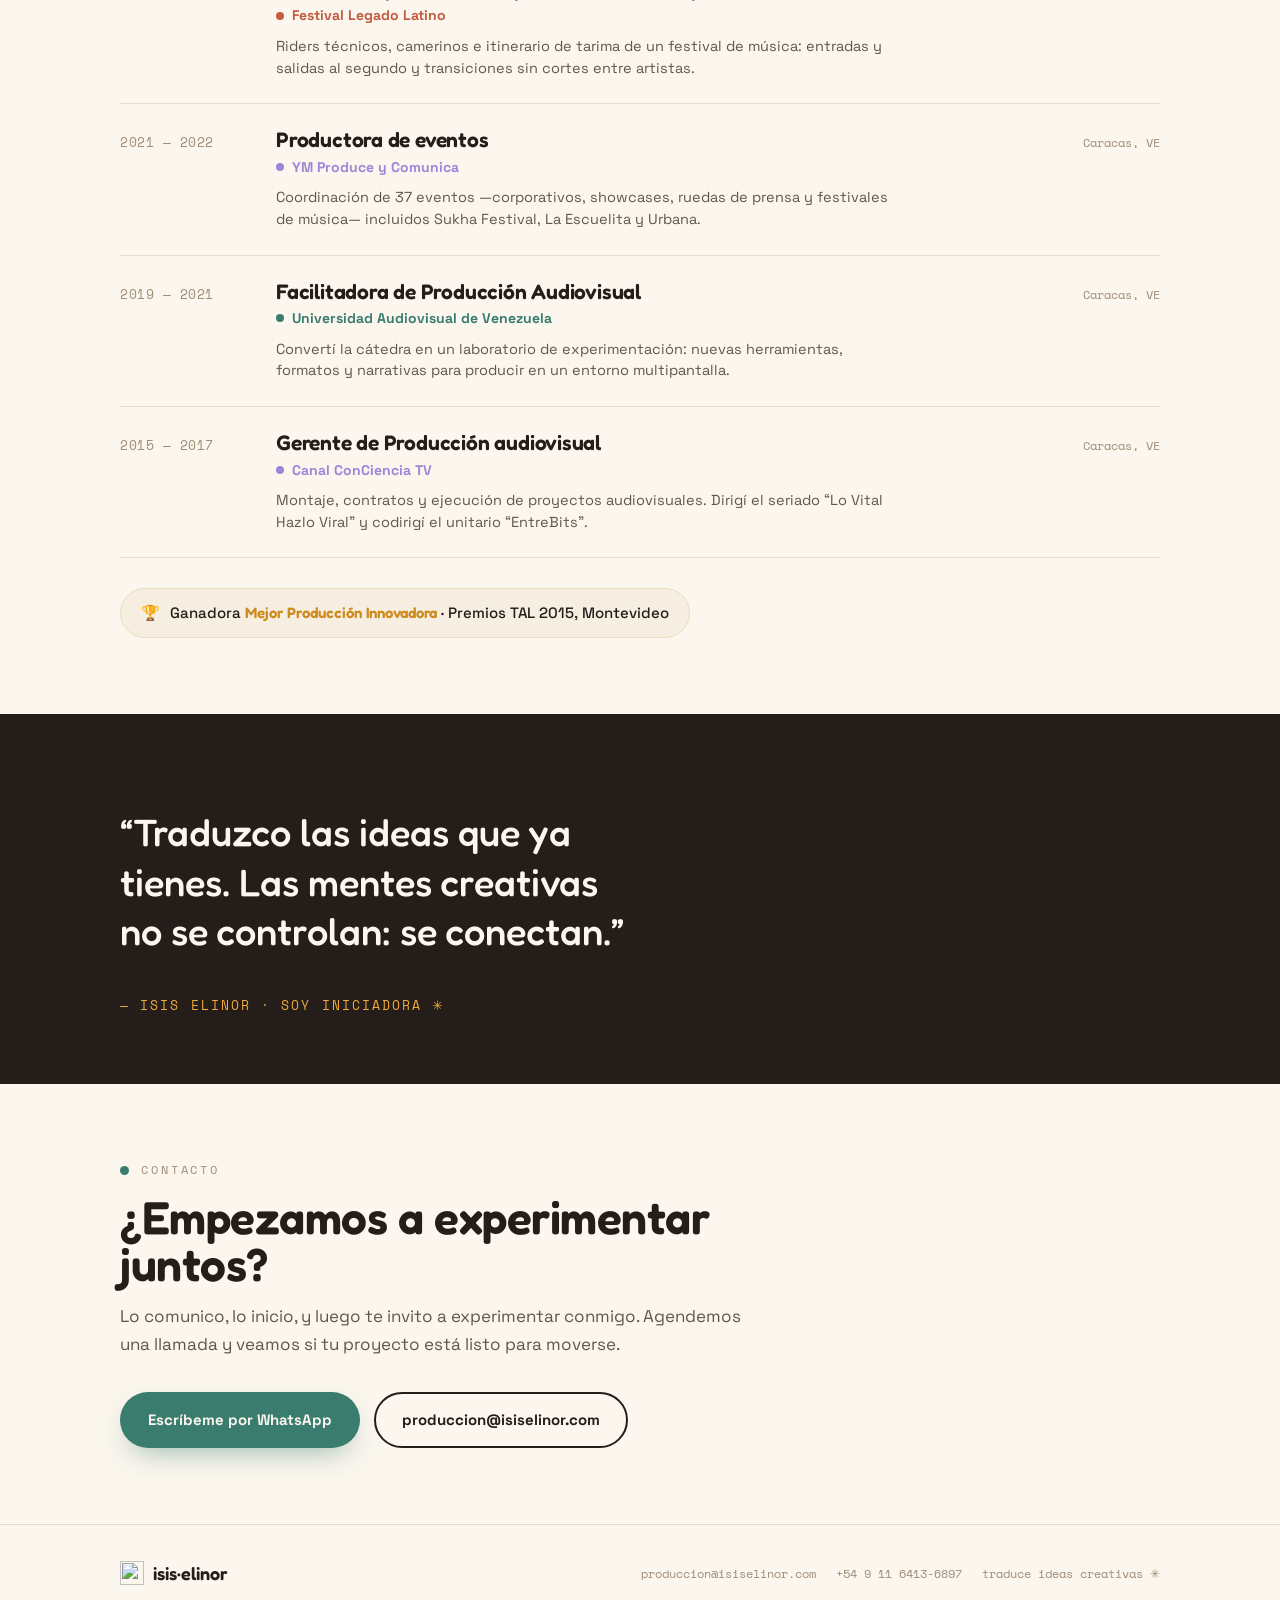
==== commit 2c504624: "Add files via upload" ====
--- a/index copy.html
+++ b/index copy.html
@@ -215,7 +215,7 @@
 <header class="nav">
   <div class="wrap nav-inner">
     <a class="brand" href="#top" aria-label="Isis Elinor, inicio">
-      <img src="isotipo-principal.svg" alt="">
+      <img src="assets/isotipo-principal.svg" alt="">
       <span class="word">isis<span class="dot">·</span>elinor</span>
     </a>
     <a class="link" href="#servicios">Servicios</a>
@@ -232,7 +232,7 @@
     <div class="wrap hero-grid">
       <div class="blob-holder">
         <div class="blob">
-          <img src="isotipo-principal.svg" alt="Isotipo de Isis Elinor">
+          <img src="assets/isotipo-principal.svg" alt="Isotipo de Isis Elinor">
           <span class="tag">soy iniciadora ✳</span>
         </div>
       </div>
@@ -424,7 +424,7 @@
 
 <footer class="foot">
   <div class="wrap foot-inner">
-    <span class="fbrand"><img src="isotipo-principal.svg" alt=""><span>isis·elinor</span></span>
+    <span class="fbrand"><img src="assets/isotipo-principal.svg" alt=""><span>isis·elinor</span></span>
     <span>produccion@isiselinor.com</span>
     <span>+54 9 11 6413-6897</span>
     <span>traduce ideas creativas ✳</span>
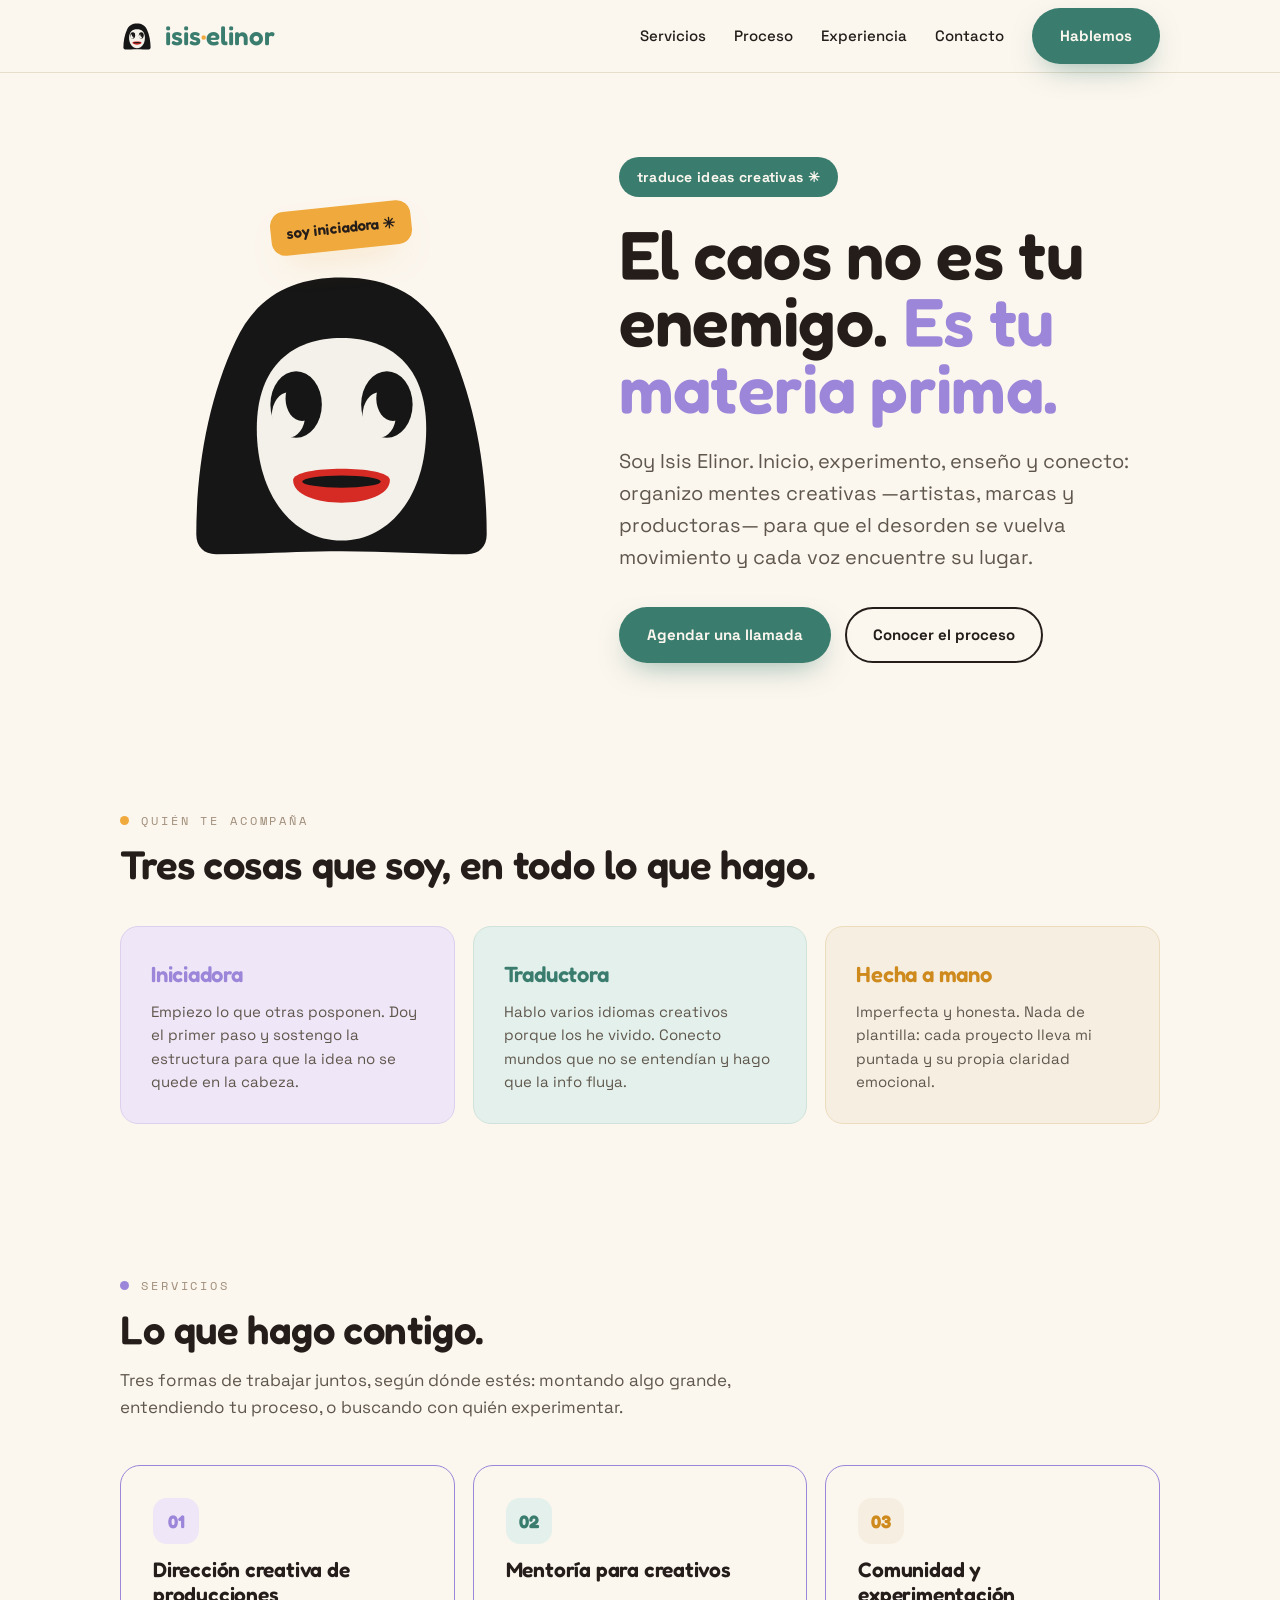
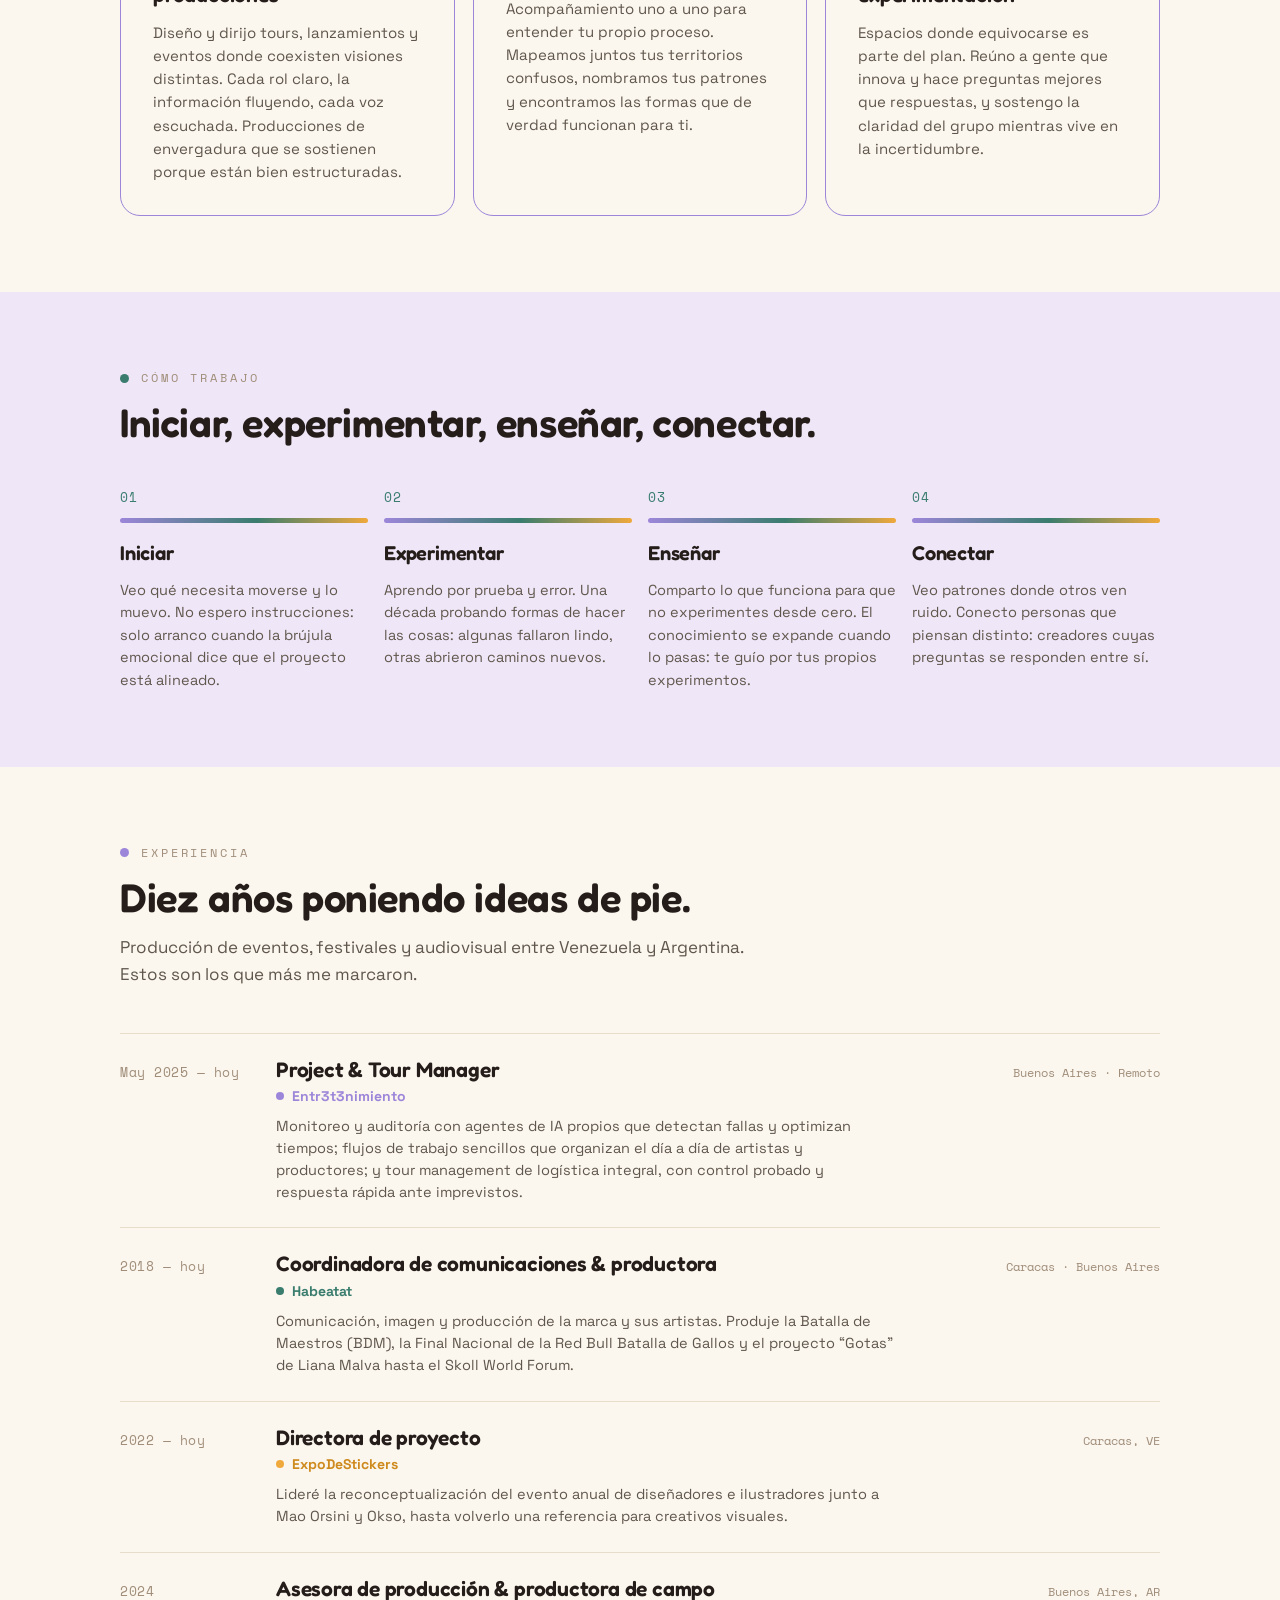
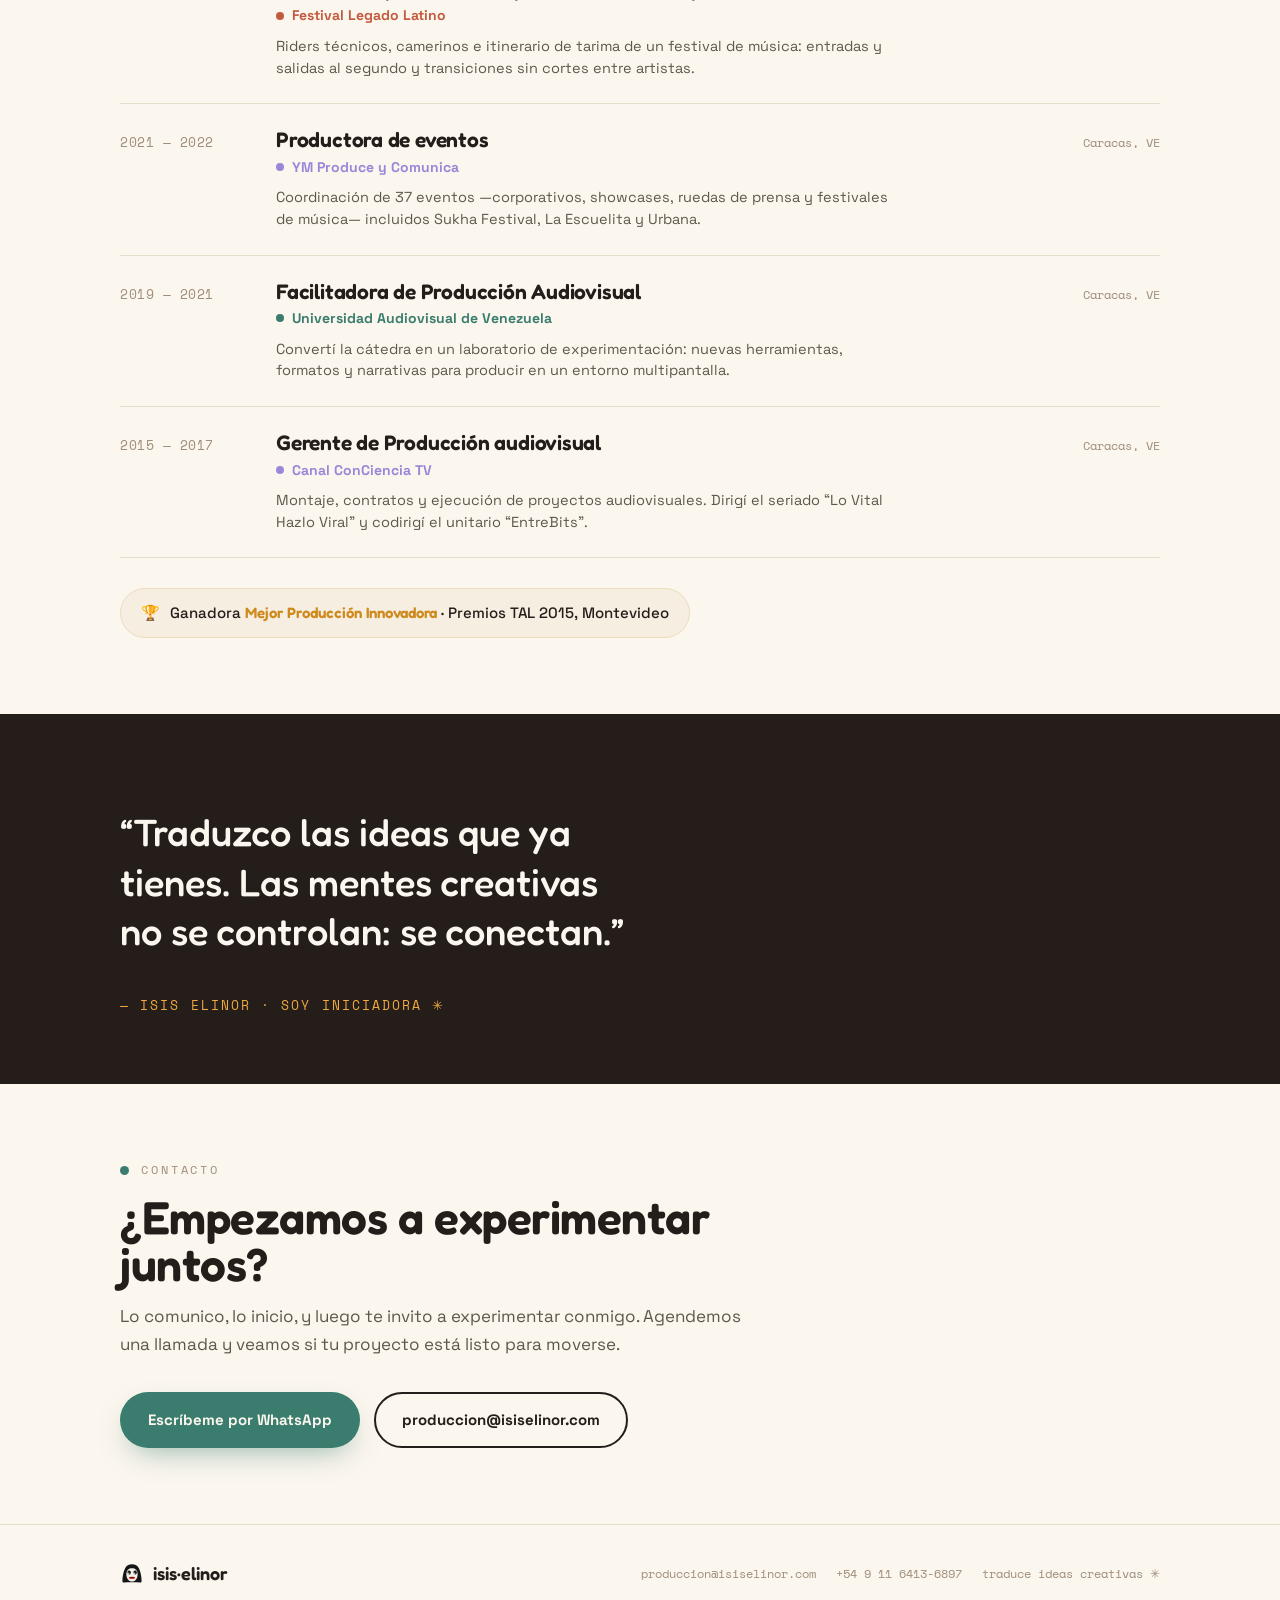
==== commit efd116ff: "Update index copy.html" ====
--- a/index copy.html
+++ b/index copy.html
@@ -215,7 +215,7 @@
 <header class="nav">
   <div class="wrap nav-inner">
     <a class="brand" href="#top" aria-label="Isis Elinor, inicio">
-      <img src="assets/isotipo-principal.svg" alt="">
+      <img src="isotipo-principal.svg" alt="">
       <span class="word">isis<span class="dot">·</span>elinor</span>
     </a>
     <a class="link" href="#servicios">Servicios</a>
@@ -232,7 +232,7 @@
     <div class="wrap hero-grid">
       <div class="blob-holder">
         <div class="blob">
-          <img src="assets/isotipo-principal.svg" alt="Isotipo de Isis Elinor">
+          <img src="isotipo-principal.svg" alt="Isotipo de Isis Elinor">
           <span class="tag">soy iniciadora ✳</span>
         </div>
       </div>
@@ -424,7 +424,7 @@
 
 <footer class="foot">
   <div class="wrap foot-inner">
-    <span class="fbrand"><img src="assets/isotipo-principal.svg" alt=""><span>isis·elinor</span></span>
+    <span class="fbrand"><img src="isotipo-principal.svg" alt=""><span>isis·elinor</span></span>
     <span>produccion@isiselinor.com</span>
     <span>+54 9 11 6413-6897</span>
     <span>traduce ideas creativas ✳</span>
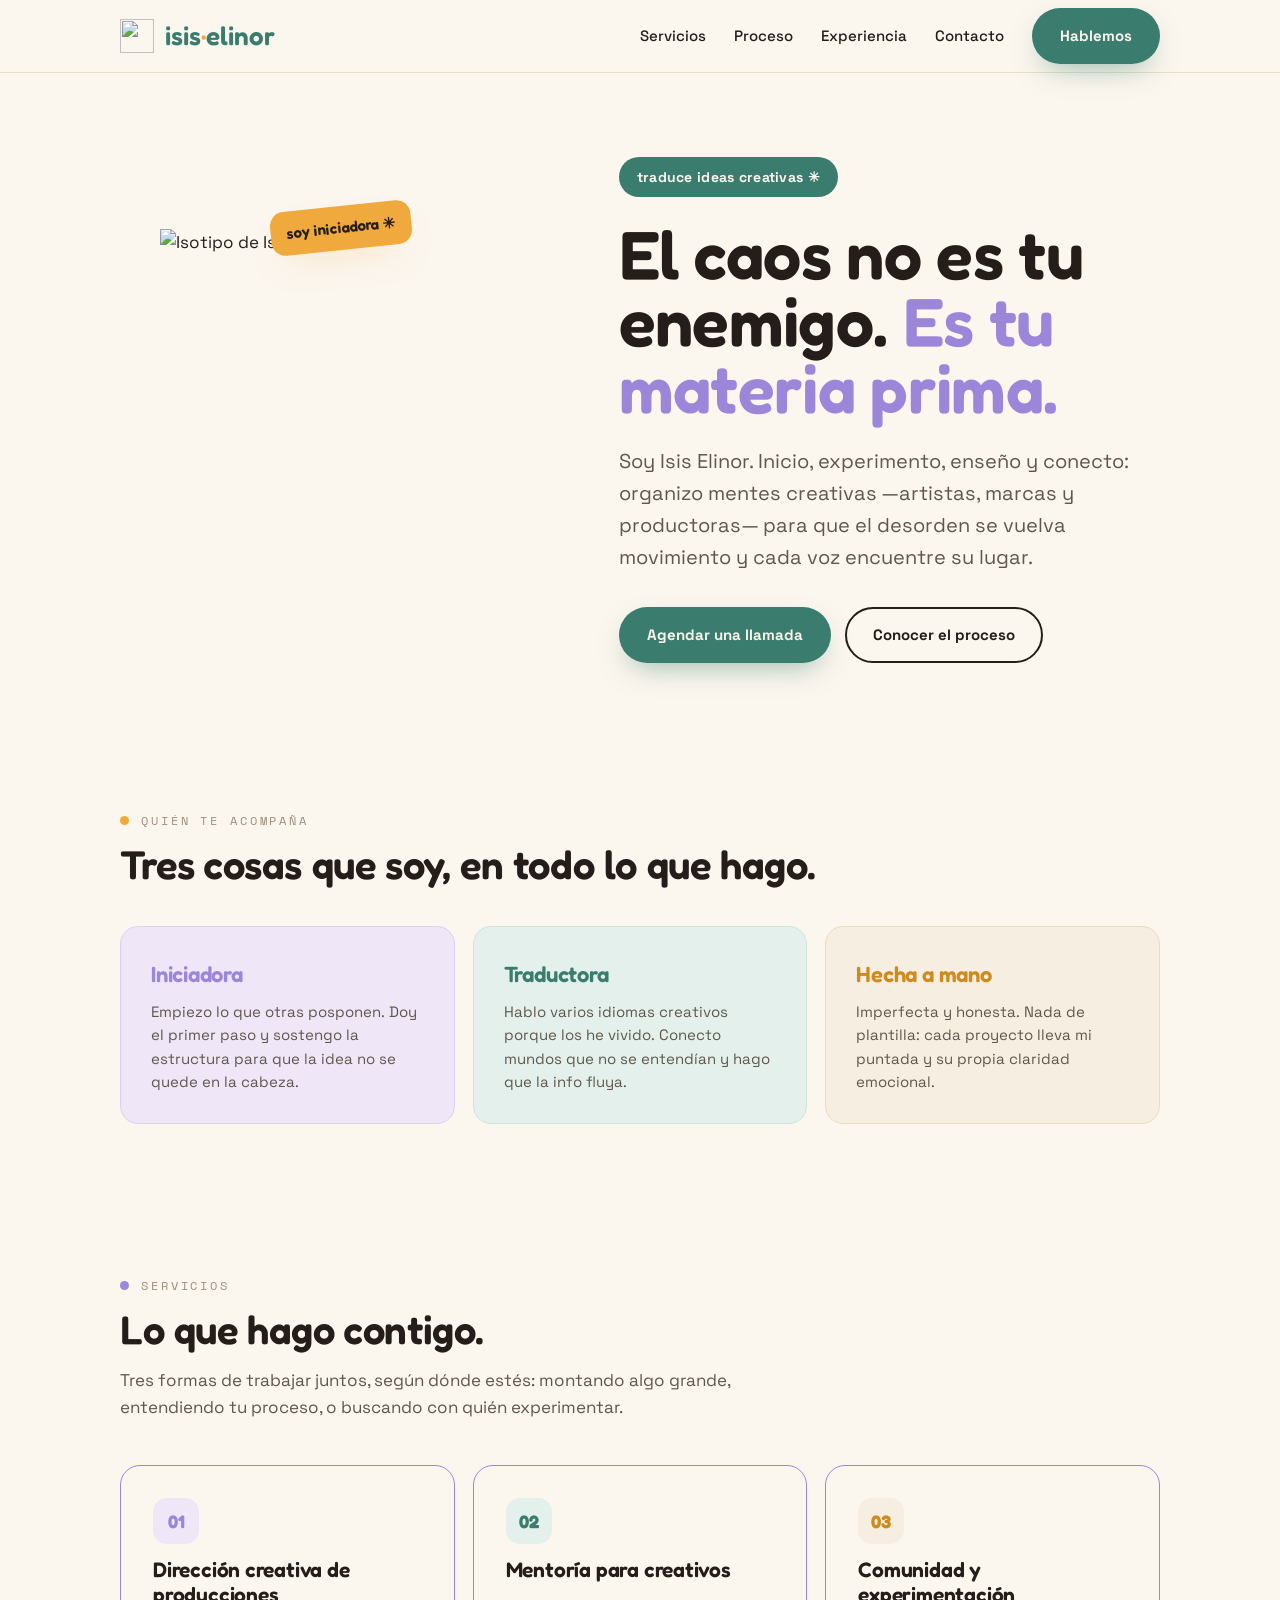
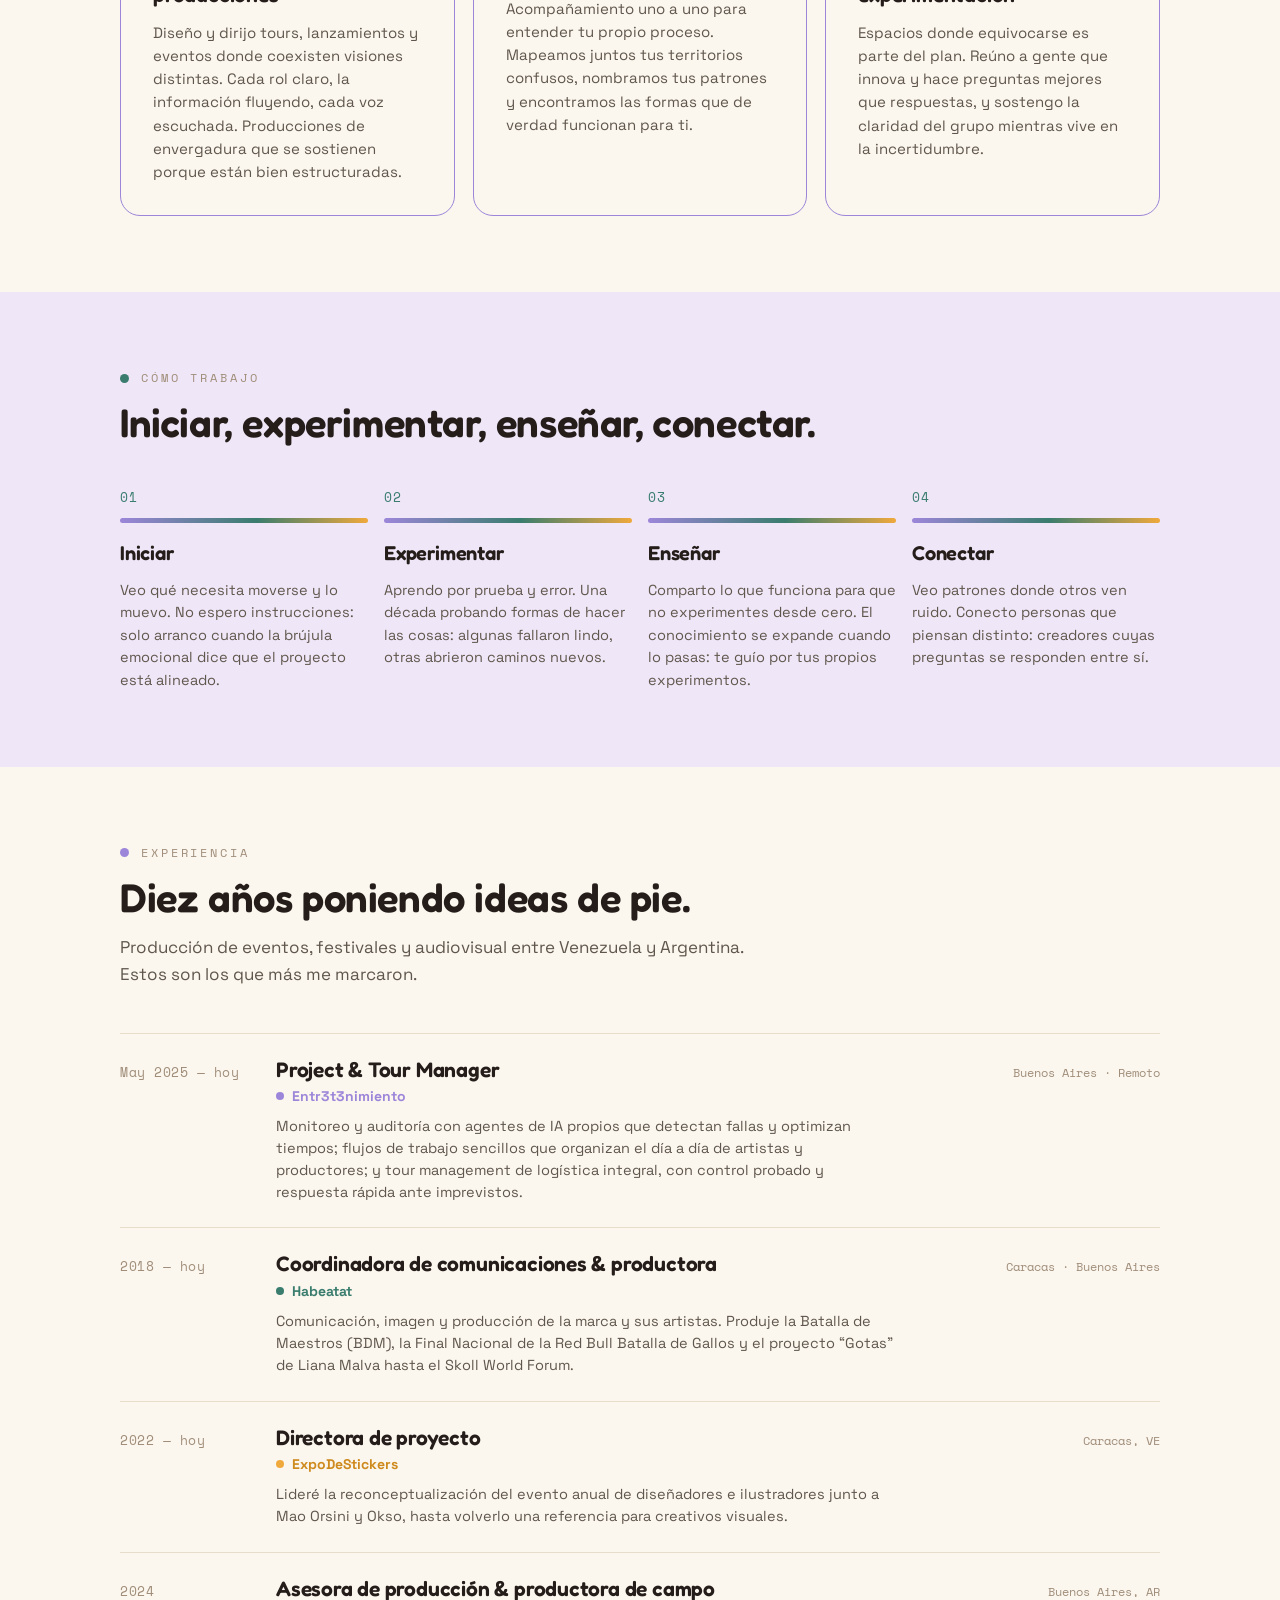
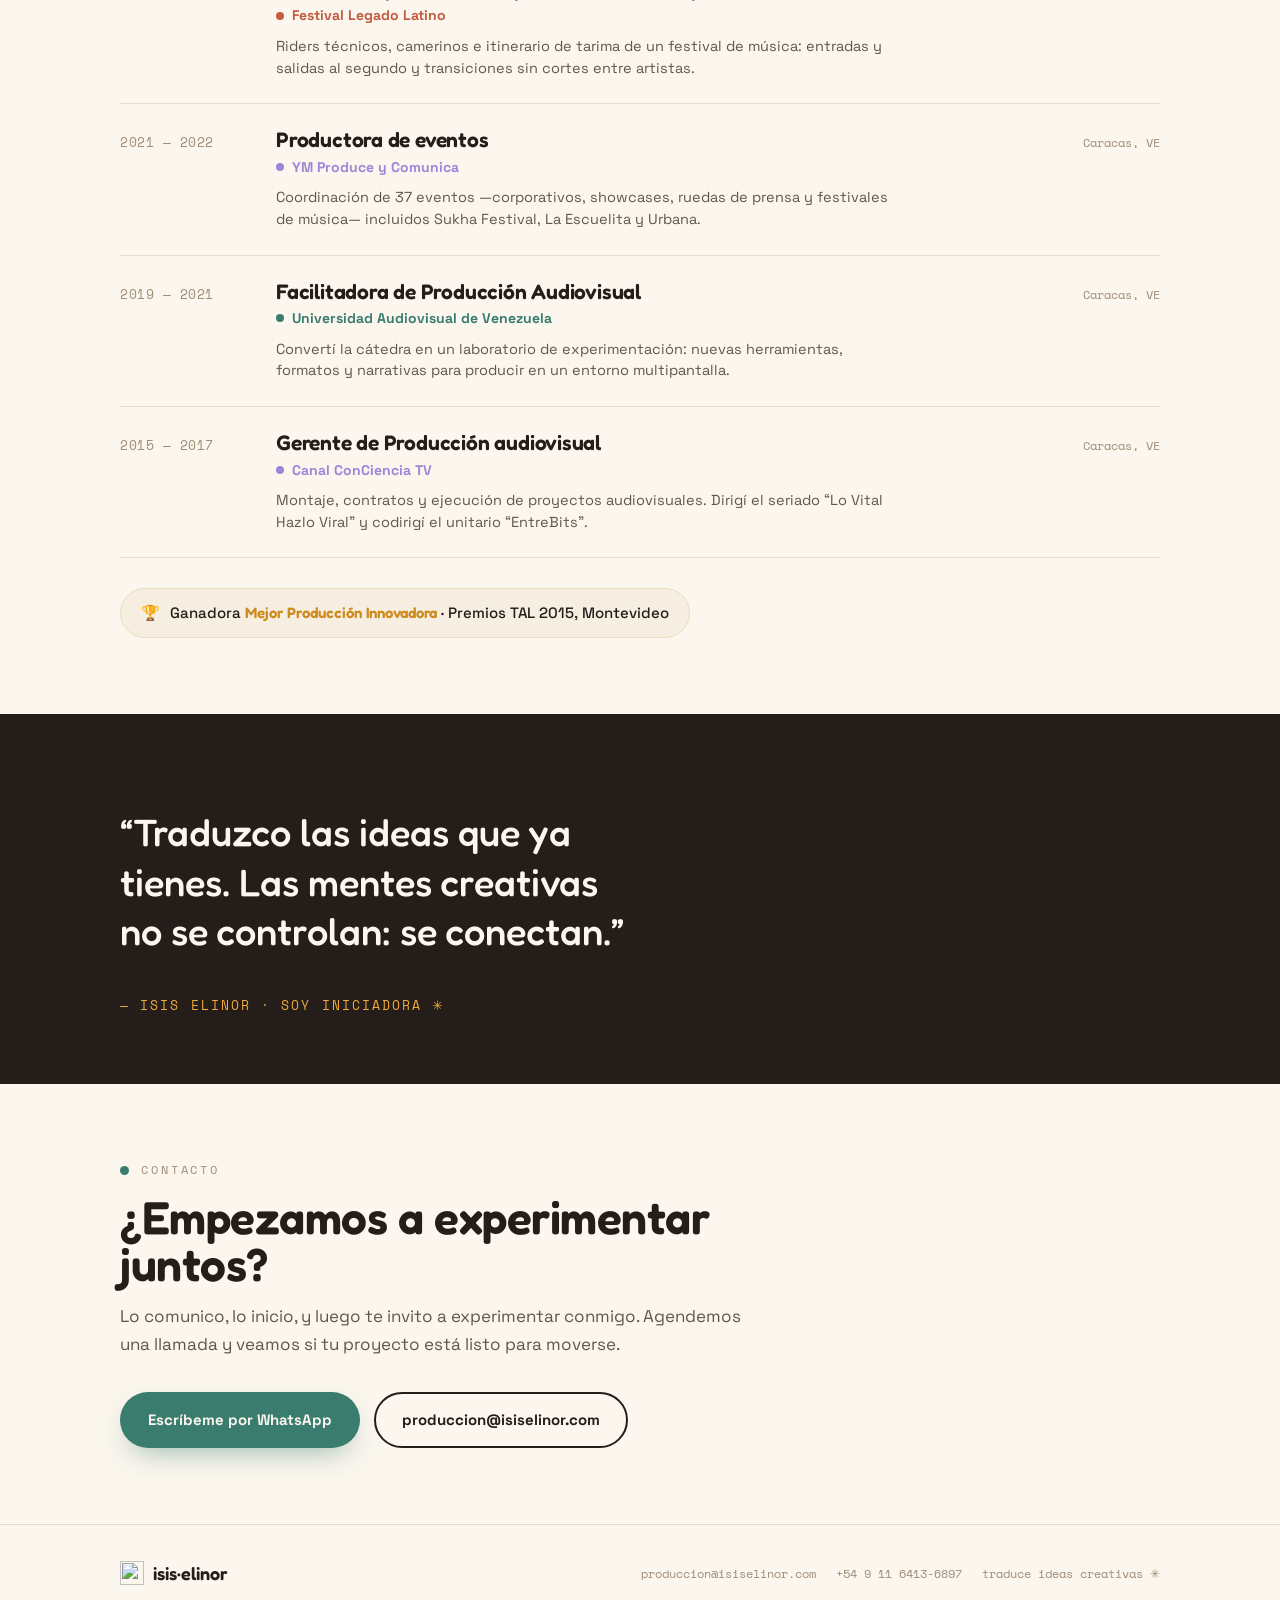
==== commit f7d975ac: "Add files via upload" ====
--- a/index copy.html
+++ b/index copy.html
@@ -215,7 +215,7 @@
 <header class="nav">
   <div class="wrap nav-inner">
     <a class="brand" href="#top" aria-label="Isis Elinor, inicio">
-      <img src="isotipo-principal.svg" alt="">
+      <img src="assets/isotipo-principal.svg" alt="">
       <span class="word">isis<span class="dot">·</span>elinor</span>
     </a>
     <a class="link" href="#servicios">Servicios</a>
@@ -232,7 +232,7 @@
     <div class="wrap hero-grid">
       <div class="blob-holder">
         <div class="blob">
-          <img src="isotipo-principal.svg" alt="Isotipo de Isis Elinor">
+          <img src="assets/isotipo-principal.svg" alt="Isotipo de Isis Elinor">
           <span class="tag">soy iniciadora ✳</span>
         </div>
       </div>
@@ -424,7 +424,7 @@
 
 <footer class="foot">
   <div class="wrap foot-inner">
-    <span class="fbrand"><img src="isotipo-principal.svg" alt=""><span>isis·elinor</span></span>
+    <span class="fbrand"><img src="assets/isotipo-principal.svg" alt=""><span>isis·elinor</span></span>
     <span>produccion@isiselinor.com</span>
     <span>+54 9 11 6413-6897</span>
     <span>traduce ideas creativas ✳</span>
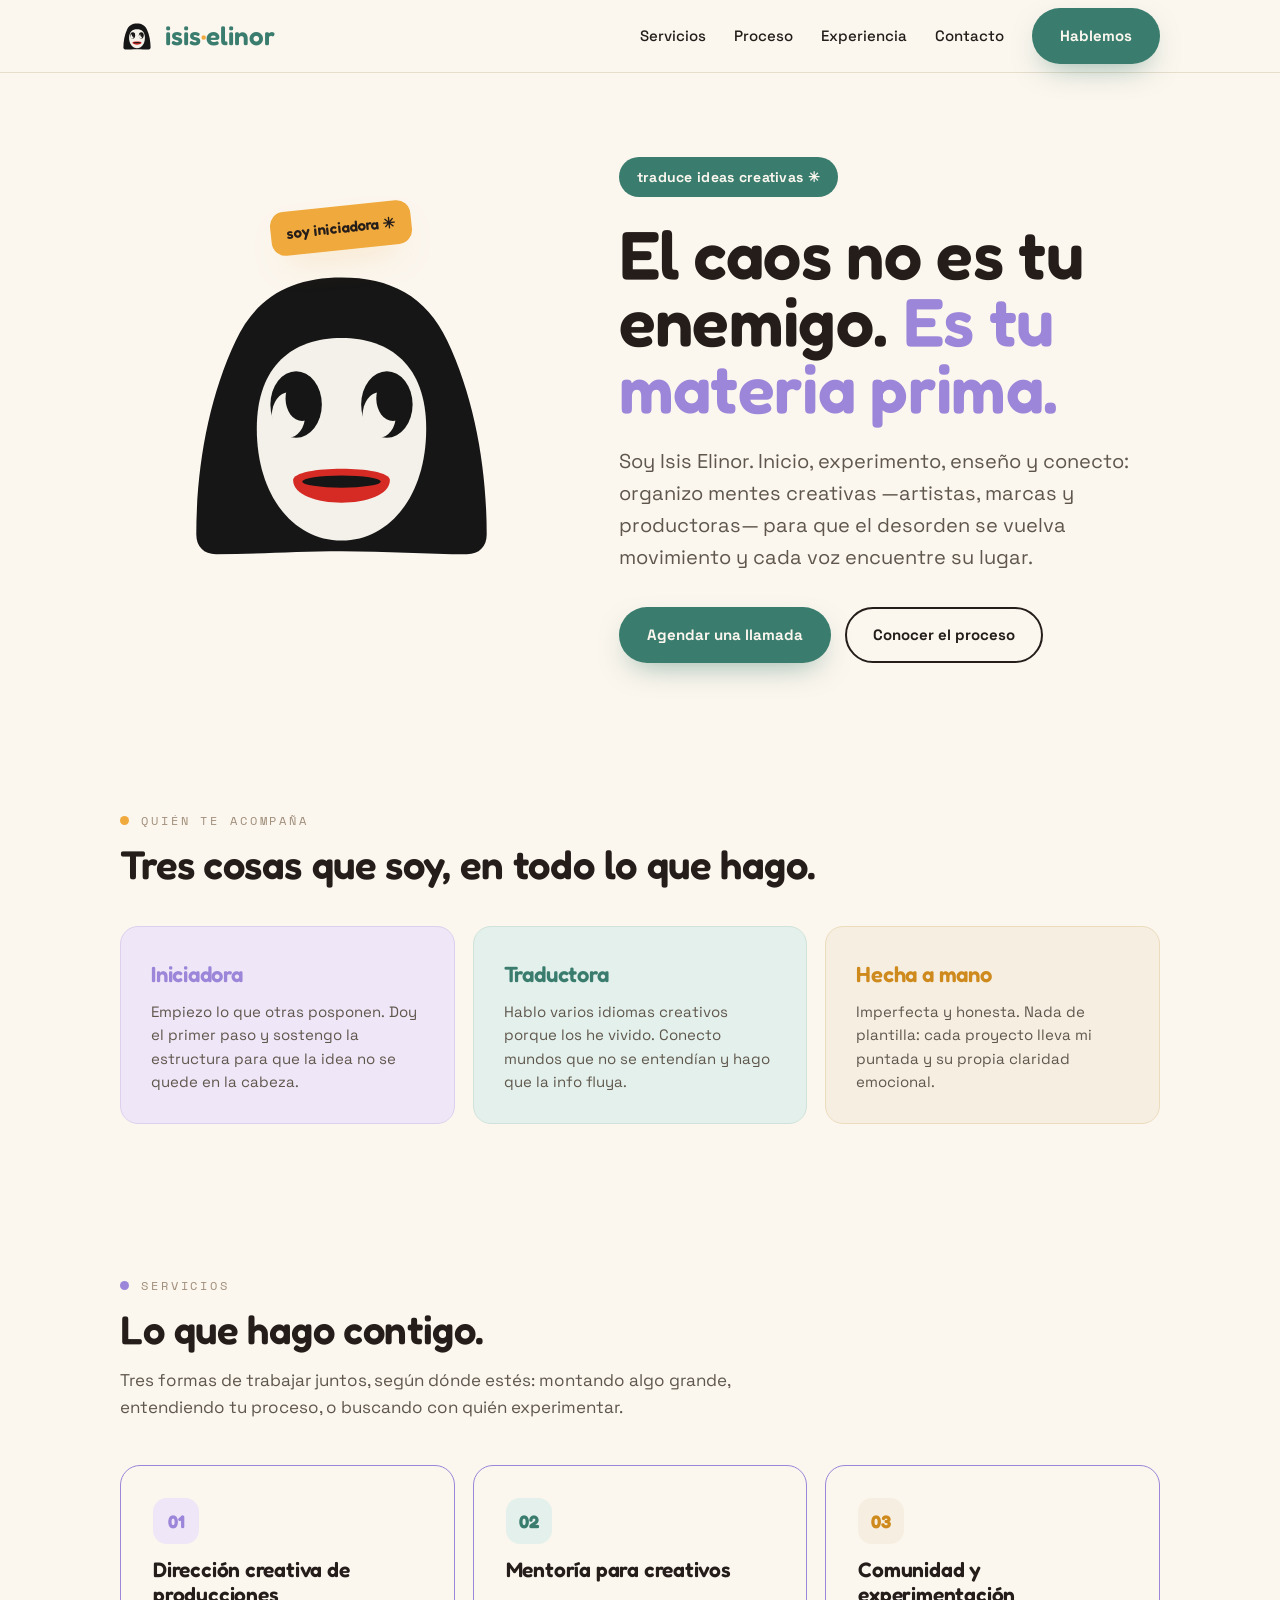
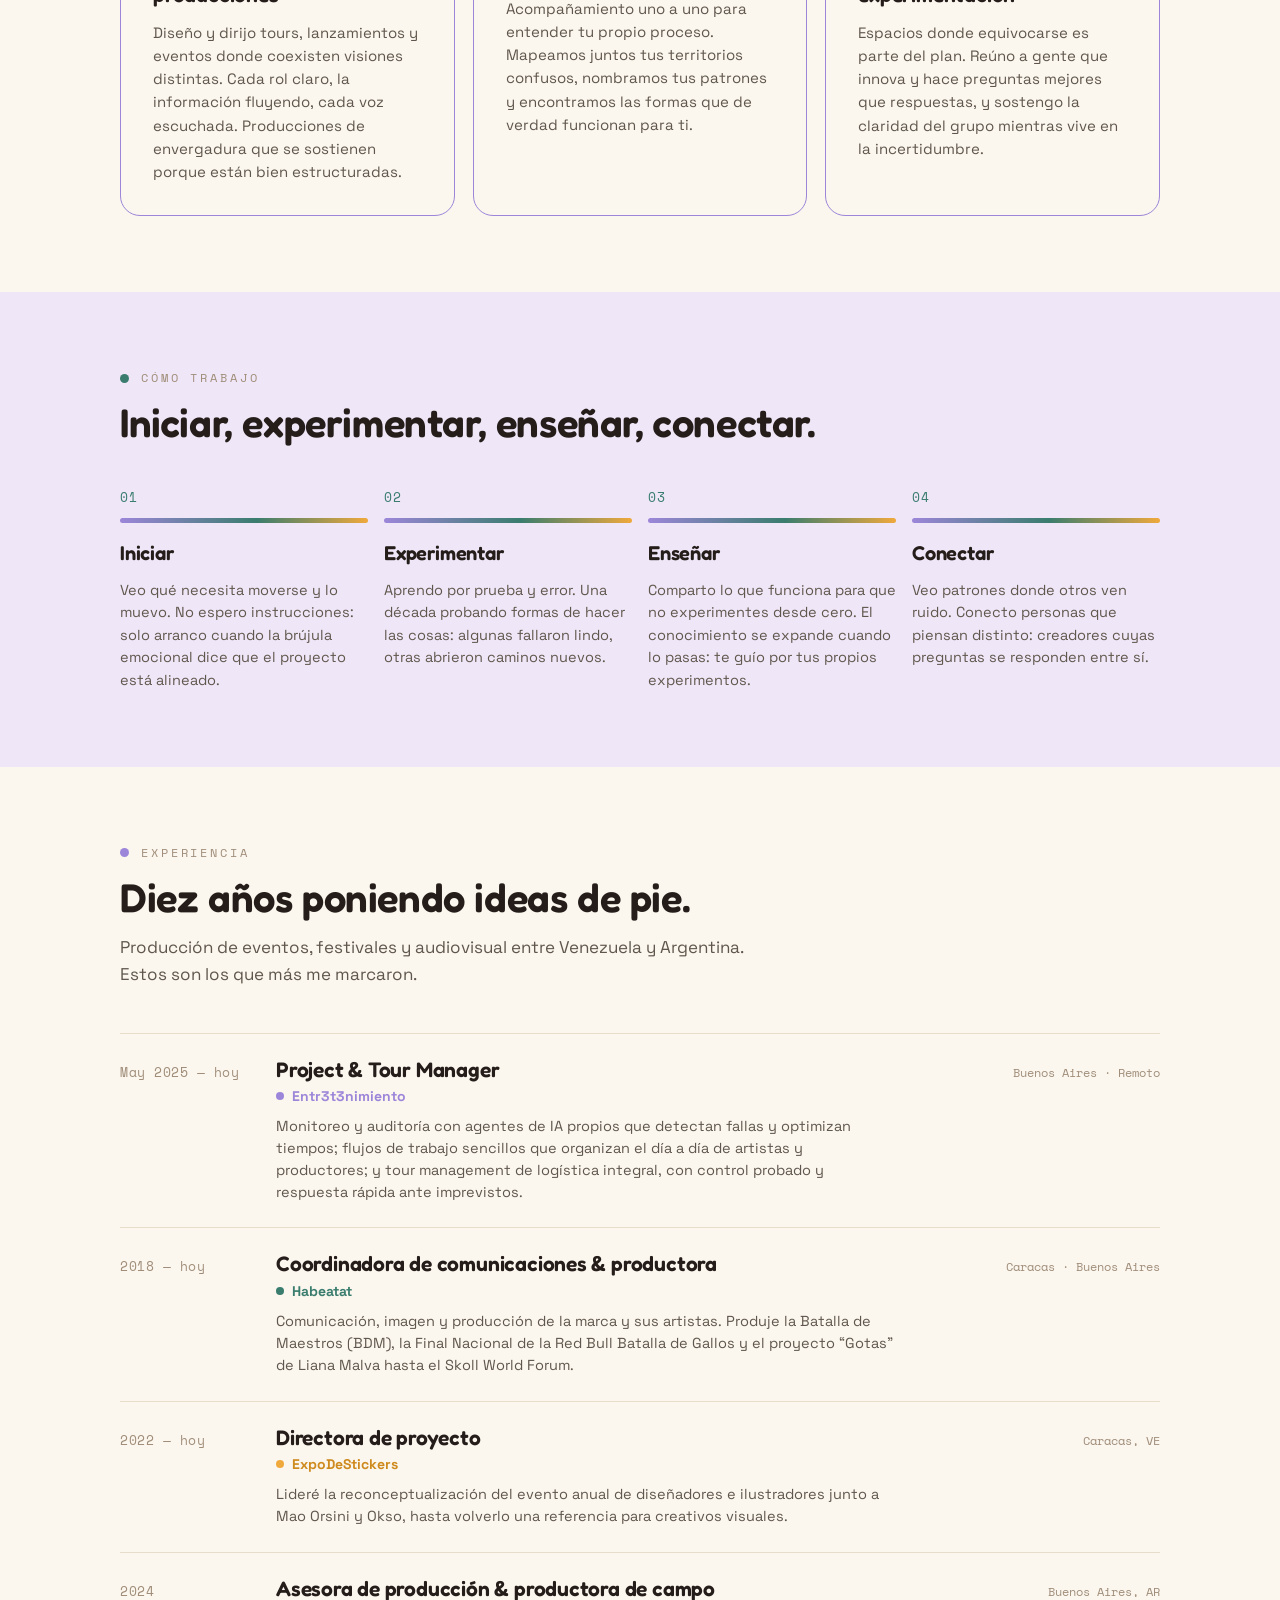
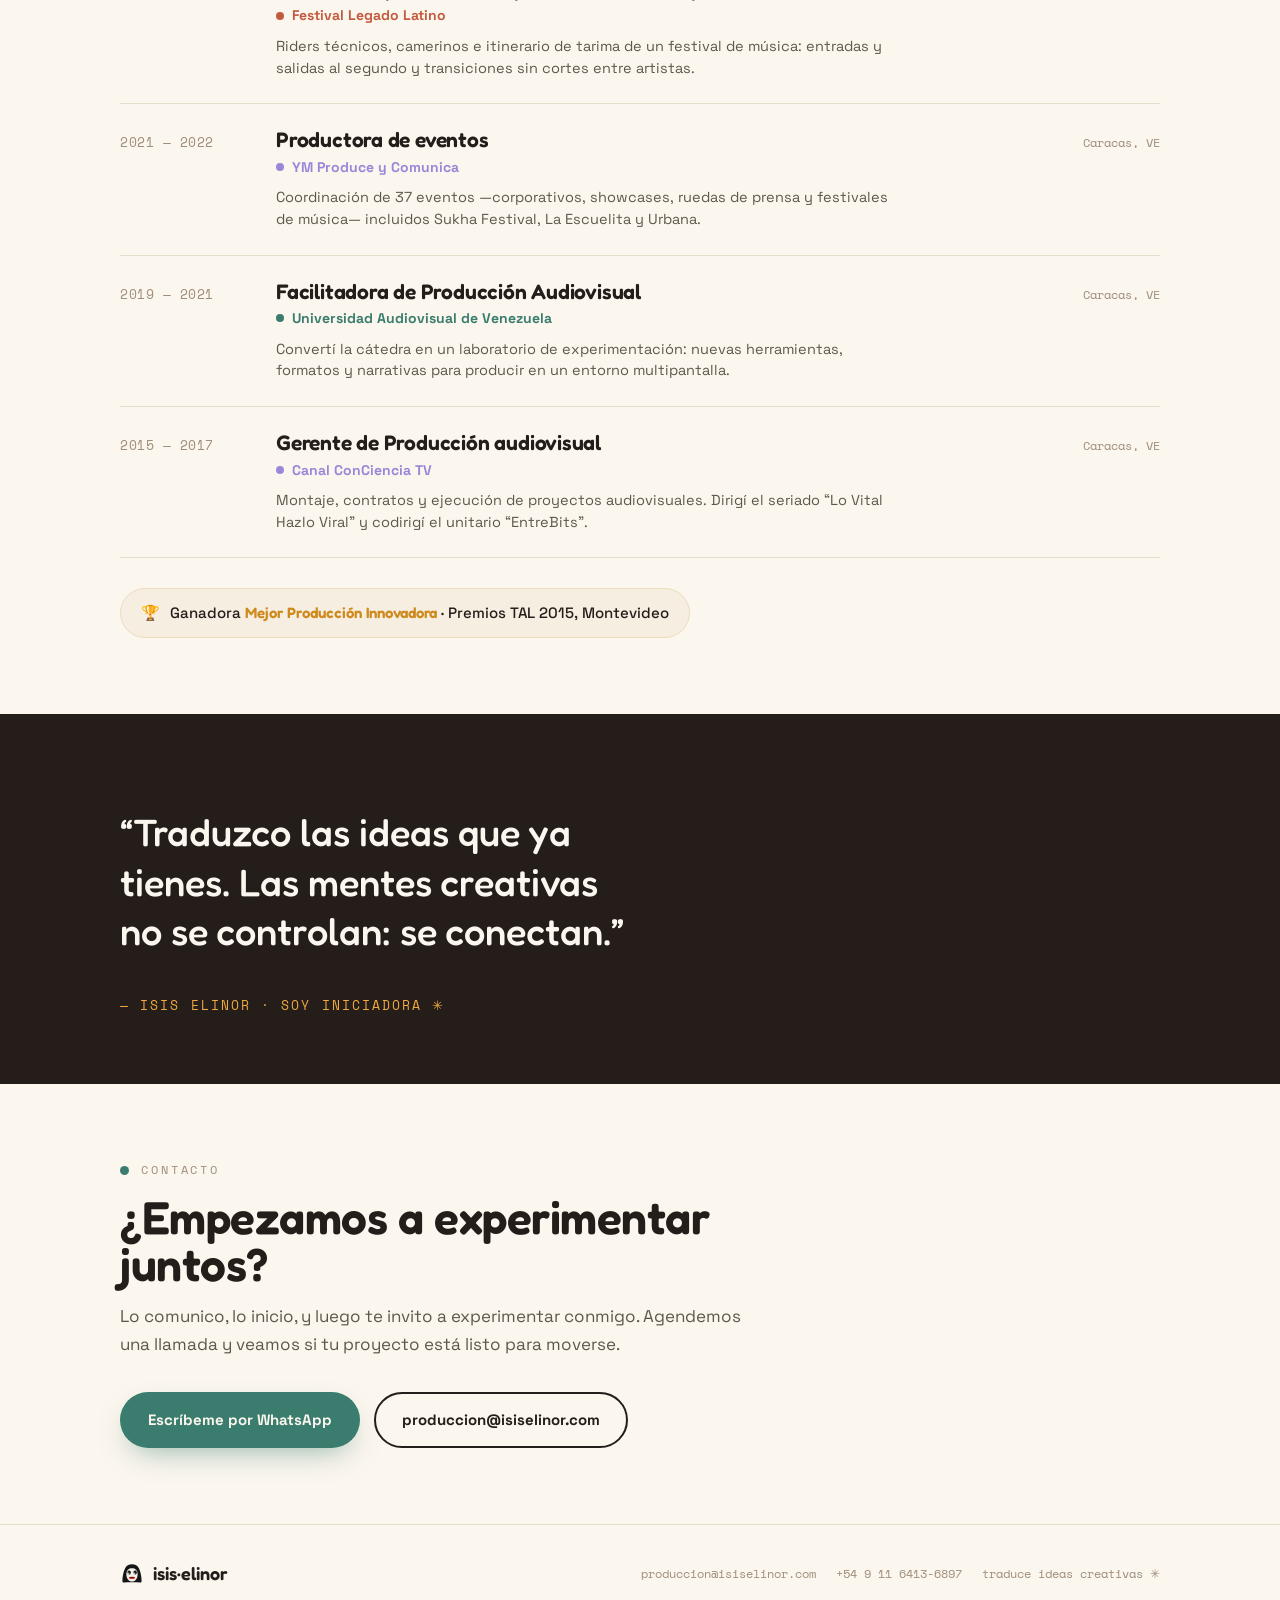
==== commit 58872e70: "Update index copy.html" ====
--- a/index copy.html
+++ b/index copy.html
@@ -215,7 +215,7 @@
 <header class="nav">
   <div class="wrap nav-inner">
     <a class="brand" href="#top" aria-label="Isis Elinor, inicio">
-      <img src="assets/isotipo-principal.svg" alt="">
+      <img src="isotipo-principal.svg" alt="">
       <span class="word">isis<span class="dot">·</span>elinor</span>
     </a>
     <a class="link" href="#servicios">Servicios</a>
@@ -232,7 +232,7 @@
     <div class="wrap hero-grid">
       <div class="blob-holder">
         <div class="blob">
-          <img src="assets/isotipo-principal.svg" alt="Isotipo de Isis Elinor">
+          <img src="isotipo-principal.svg" alt="Isotipo de Isis Elinor">
           <span class="tag">soy iniciadora ✳</span>
         </div>
       </div>
@@ -424,7 +424,7 @@
 
 <footer class="foot">
   <div class="wrap foot-inner">
-    <span class="fbrand"><img src="assets/isotipo-principal.svg" alt=""><span>isis·elinor</span></span>
+    <span class="fbrand"><img src="isotipo-principal.svg" alt=""><span>isis·elinor</span></span>
     <span>produccion@isiselinor.com</span>
     <span>+54 9 11 6413-6897</span>
     <span>traduce ideas creativas ✳</span>
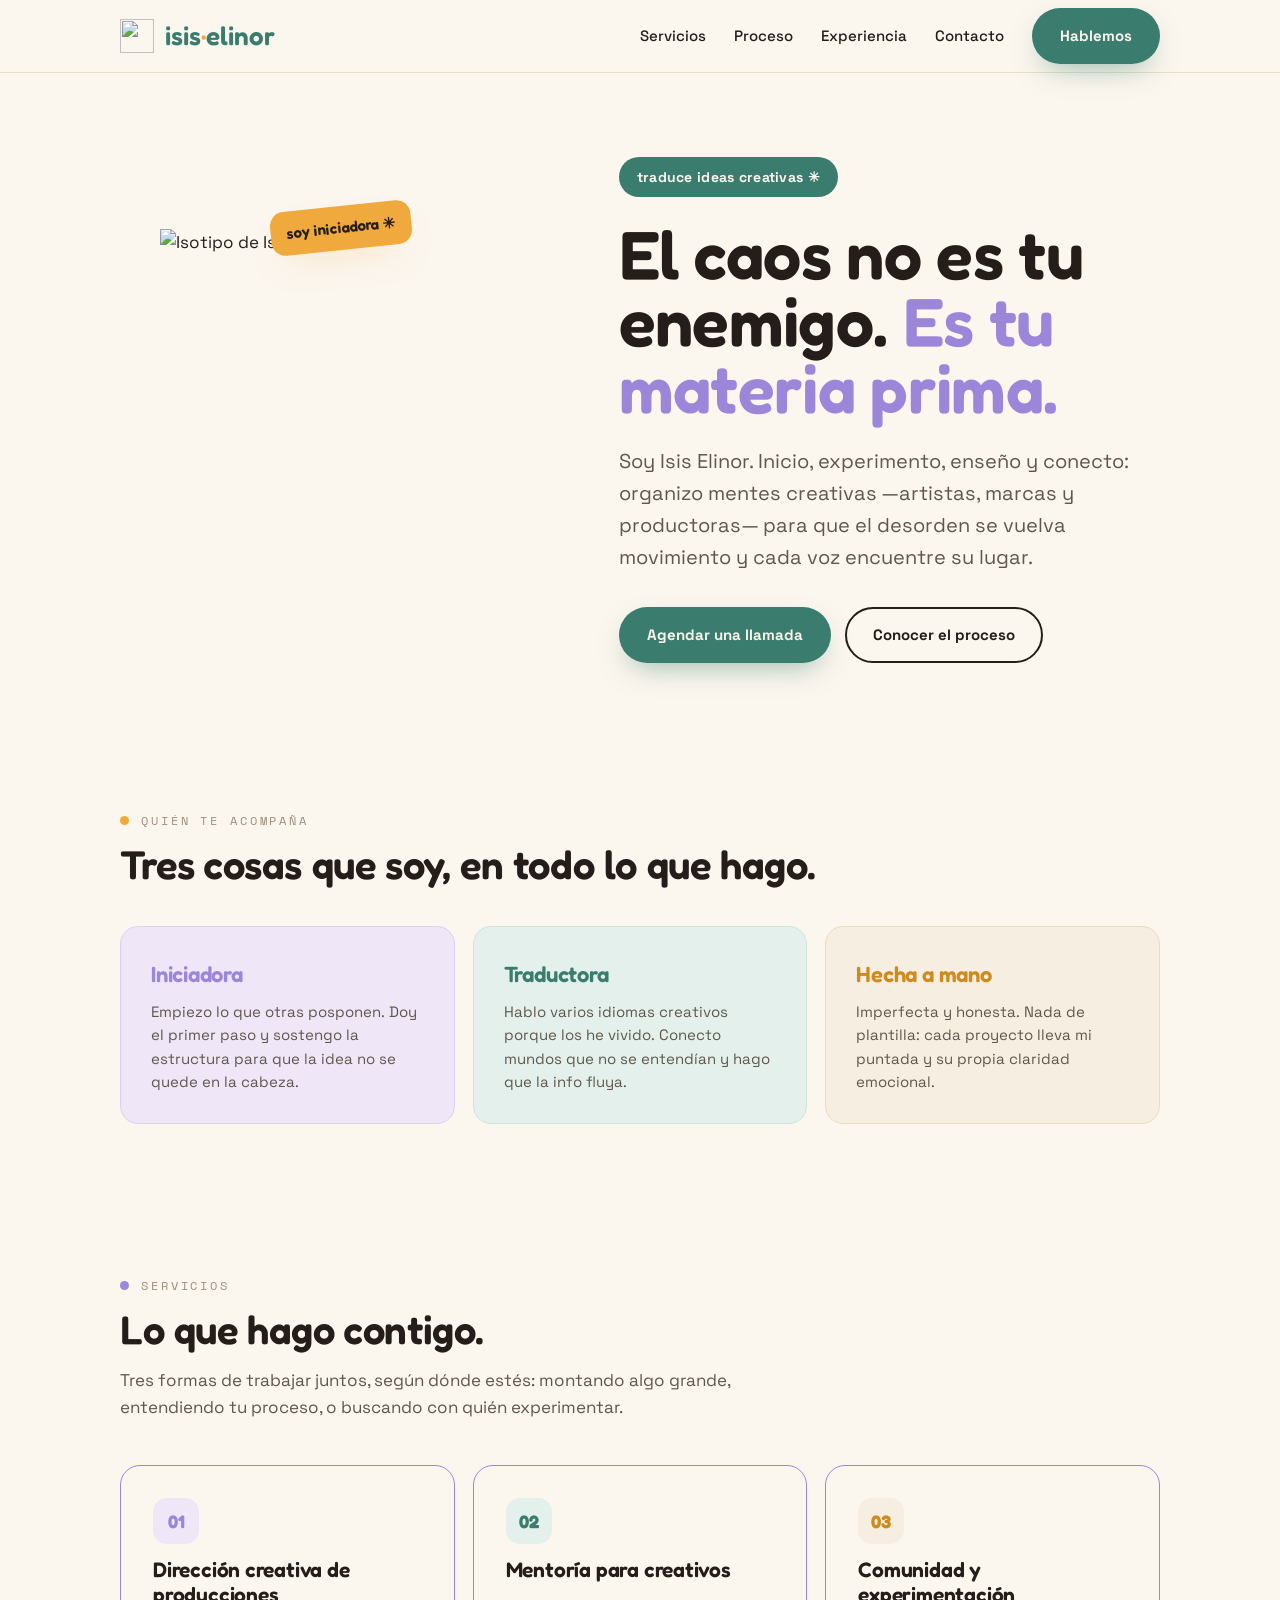
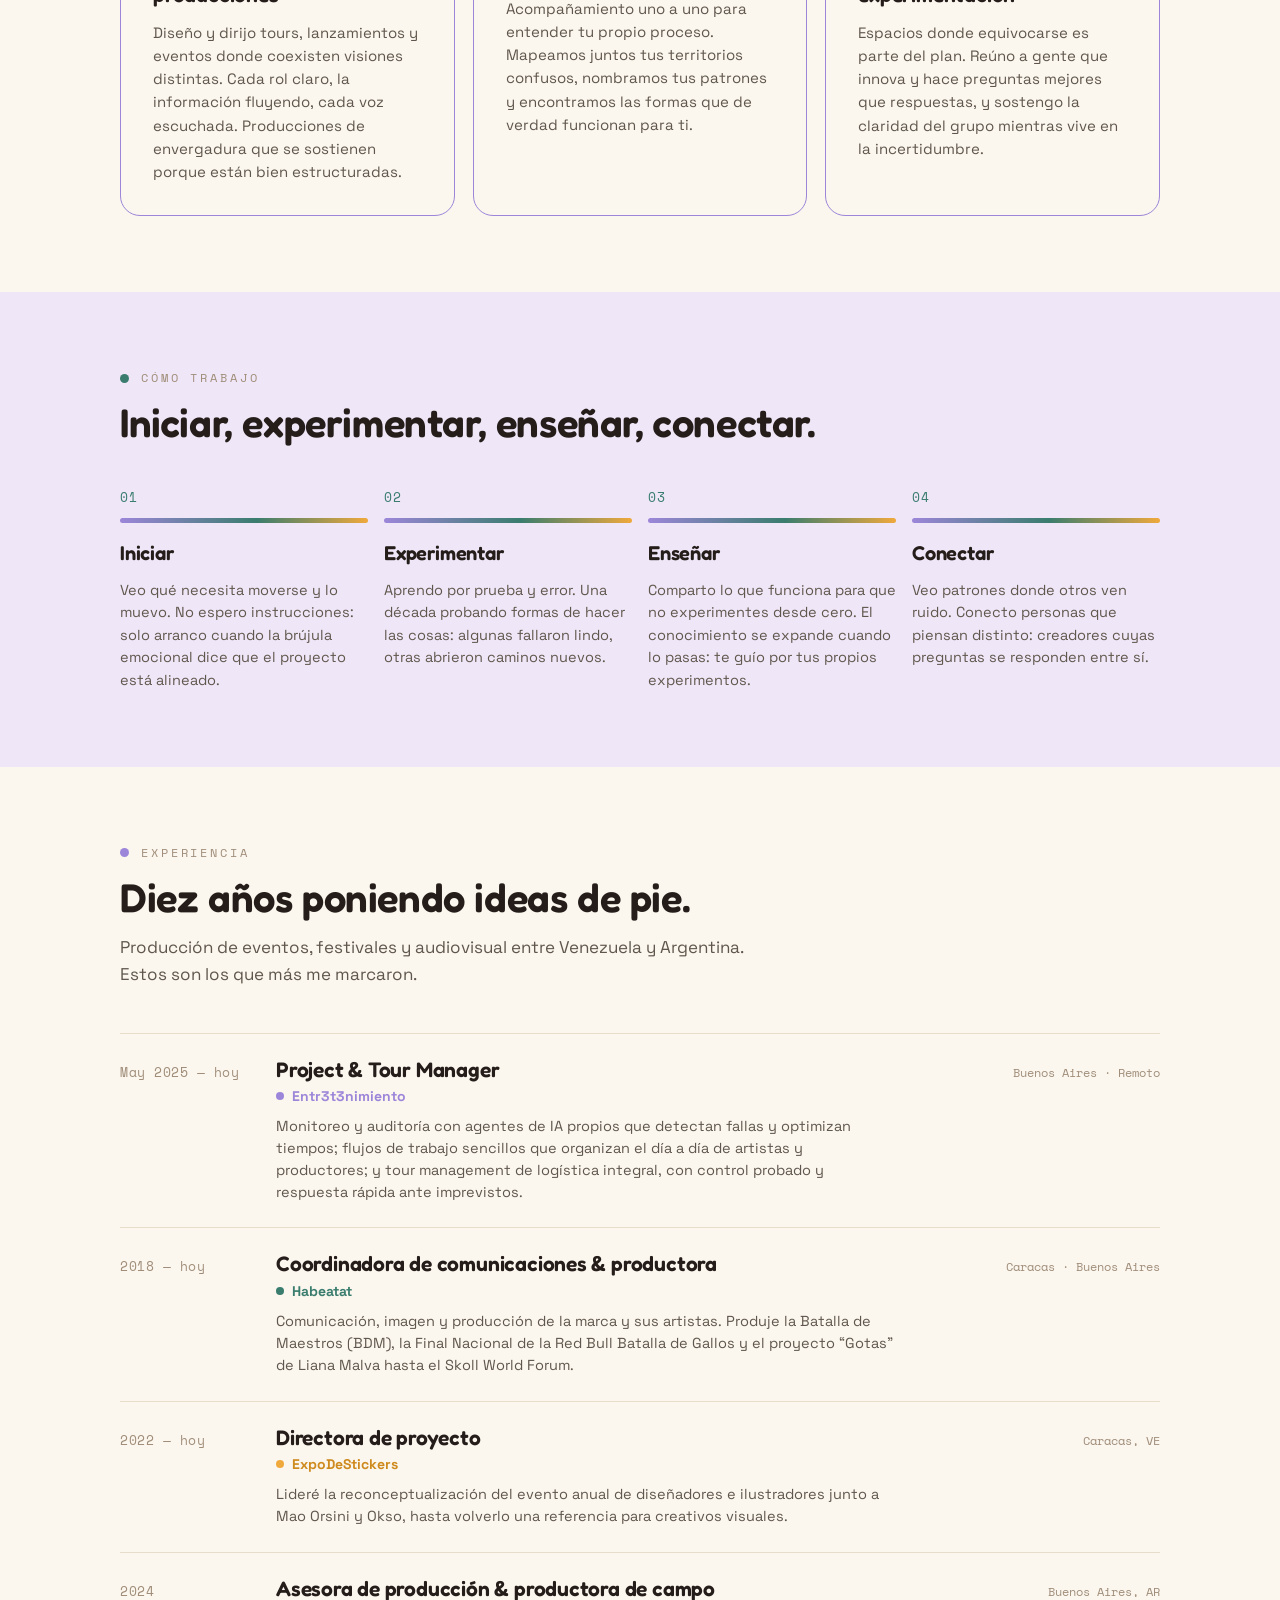
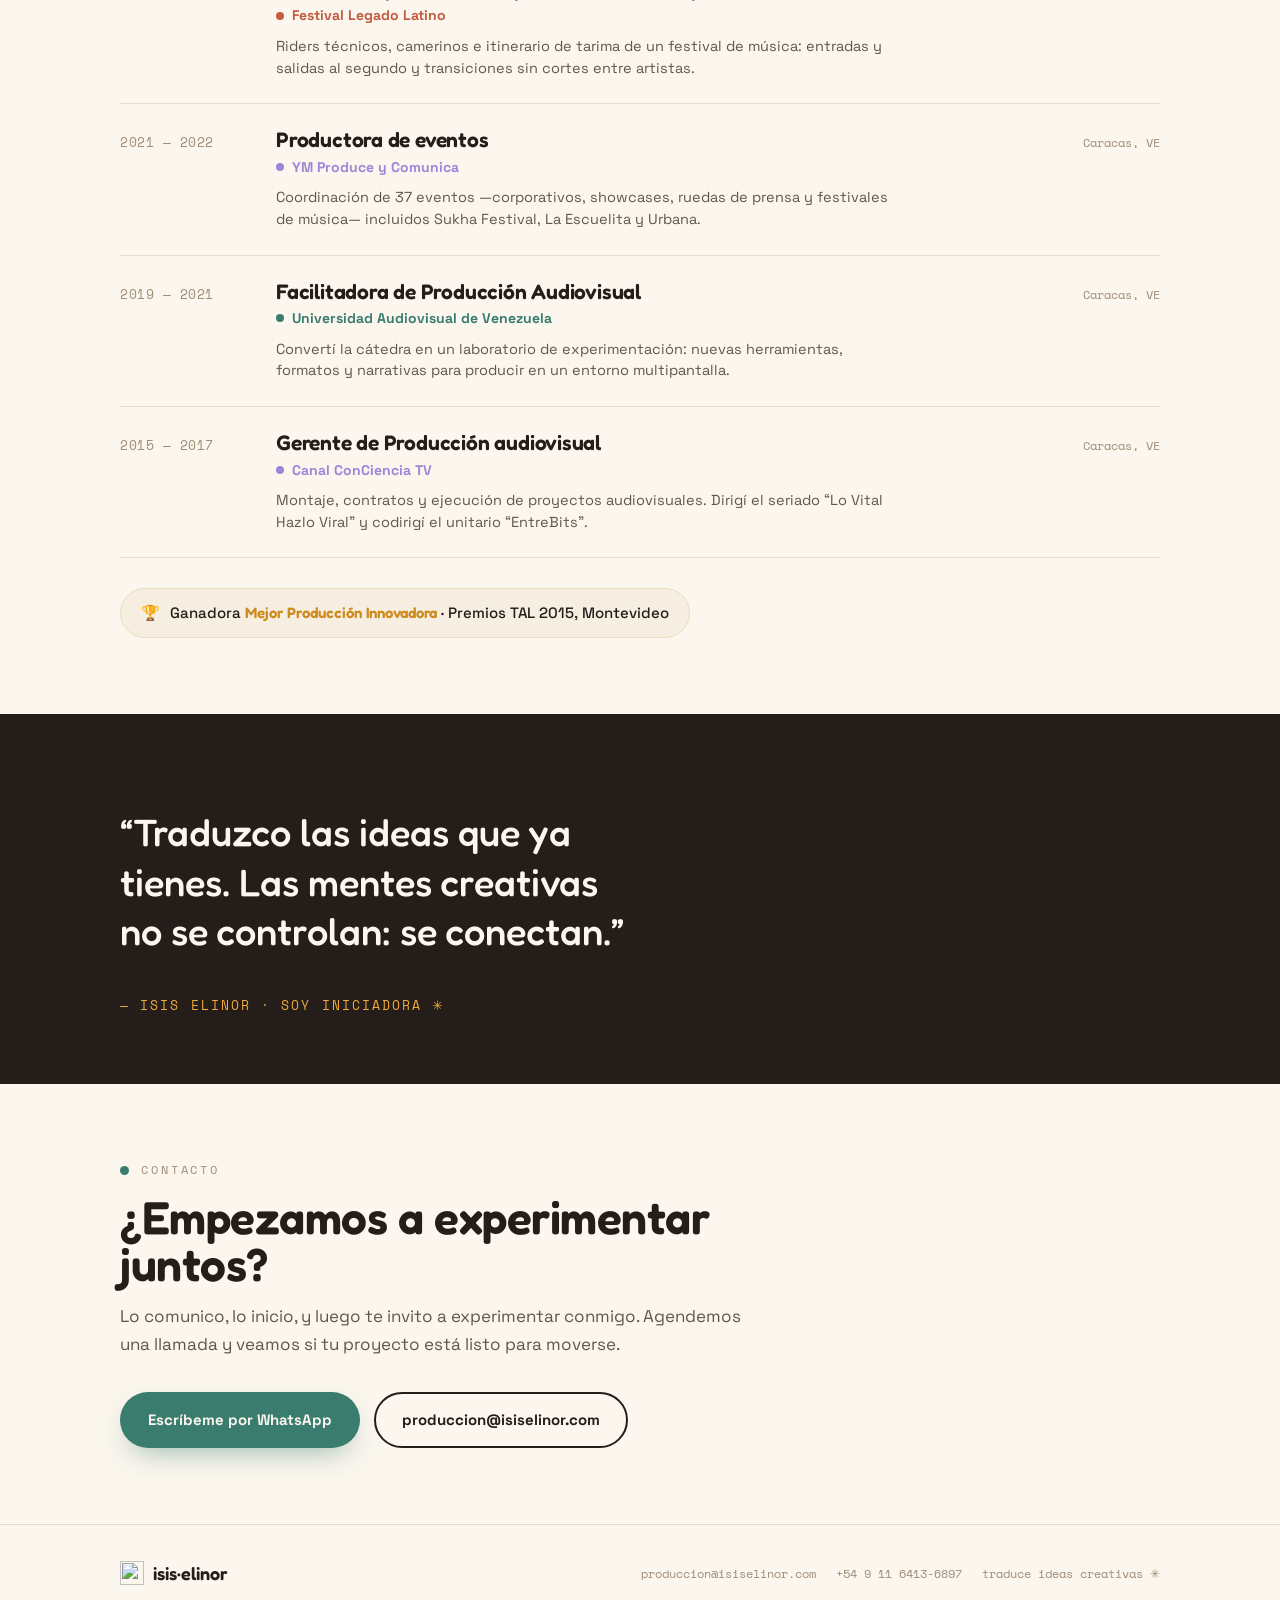
==== commit 5282a677: "Add files via upload" ====
--- a/index copy.html
+++ b/index copy.html
@@ -215,7 +215,7 @@
 <header class="nav">
   <div class="wrap nav-inner">
     <a class="brand" href="#top" aria-label="Isis Elinor, inicio">
-      <img src="isotipo-principal.svg" alt="">
+      <img src="assets/isotipo-principal.svg" alt="">
       <span class="word">isis<span class="dot">·</span>elinor</span>
     </a>
     <a class="link" href="#servicios">Servicios</a>
@@ -232,7 +232,7 @@
     <div class="wrap hero-grid">
       <div class="blob-holder">
         <div class="blob">
-          <img src="isotipo-principal.svg" alt="Isotipo de Isis Elinor">
+          <img src="assets/isotipo-principal.svg" alt="Isotipo de Isis Elinor">
           <span class="tag">soy iniciadora ✳</span>
         </div>
       </div>
@@ -424,7 +424,7 @@
 
 <footer class="foot">
   <div class="wrap foot-inner">
-    <span class="fbrand"><img src="isotipo-principal.svg" alt=""><span>isis·elinor</span></span>
+    <span class="fbrand"><img src="assets/isotipo-principal.svg" alt=""><span>isis·elinor</span></span>
     <span>produccion@isiselinor.com</span>
     <span>+54 9 11 6413-6897</span>
     <span>traduce ideas creativas ✳</span>
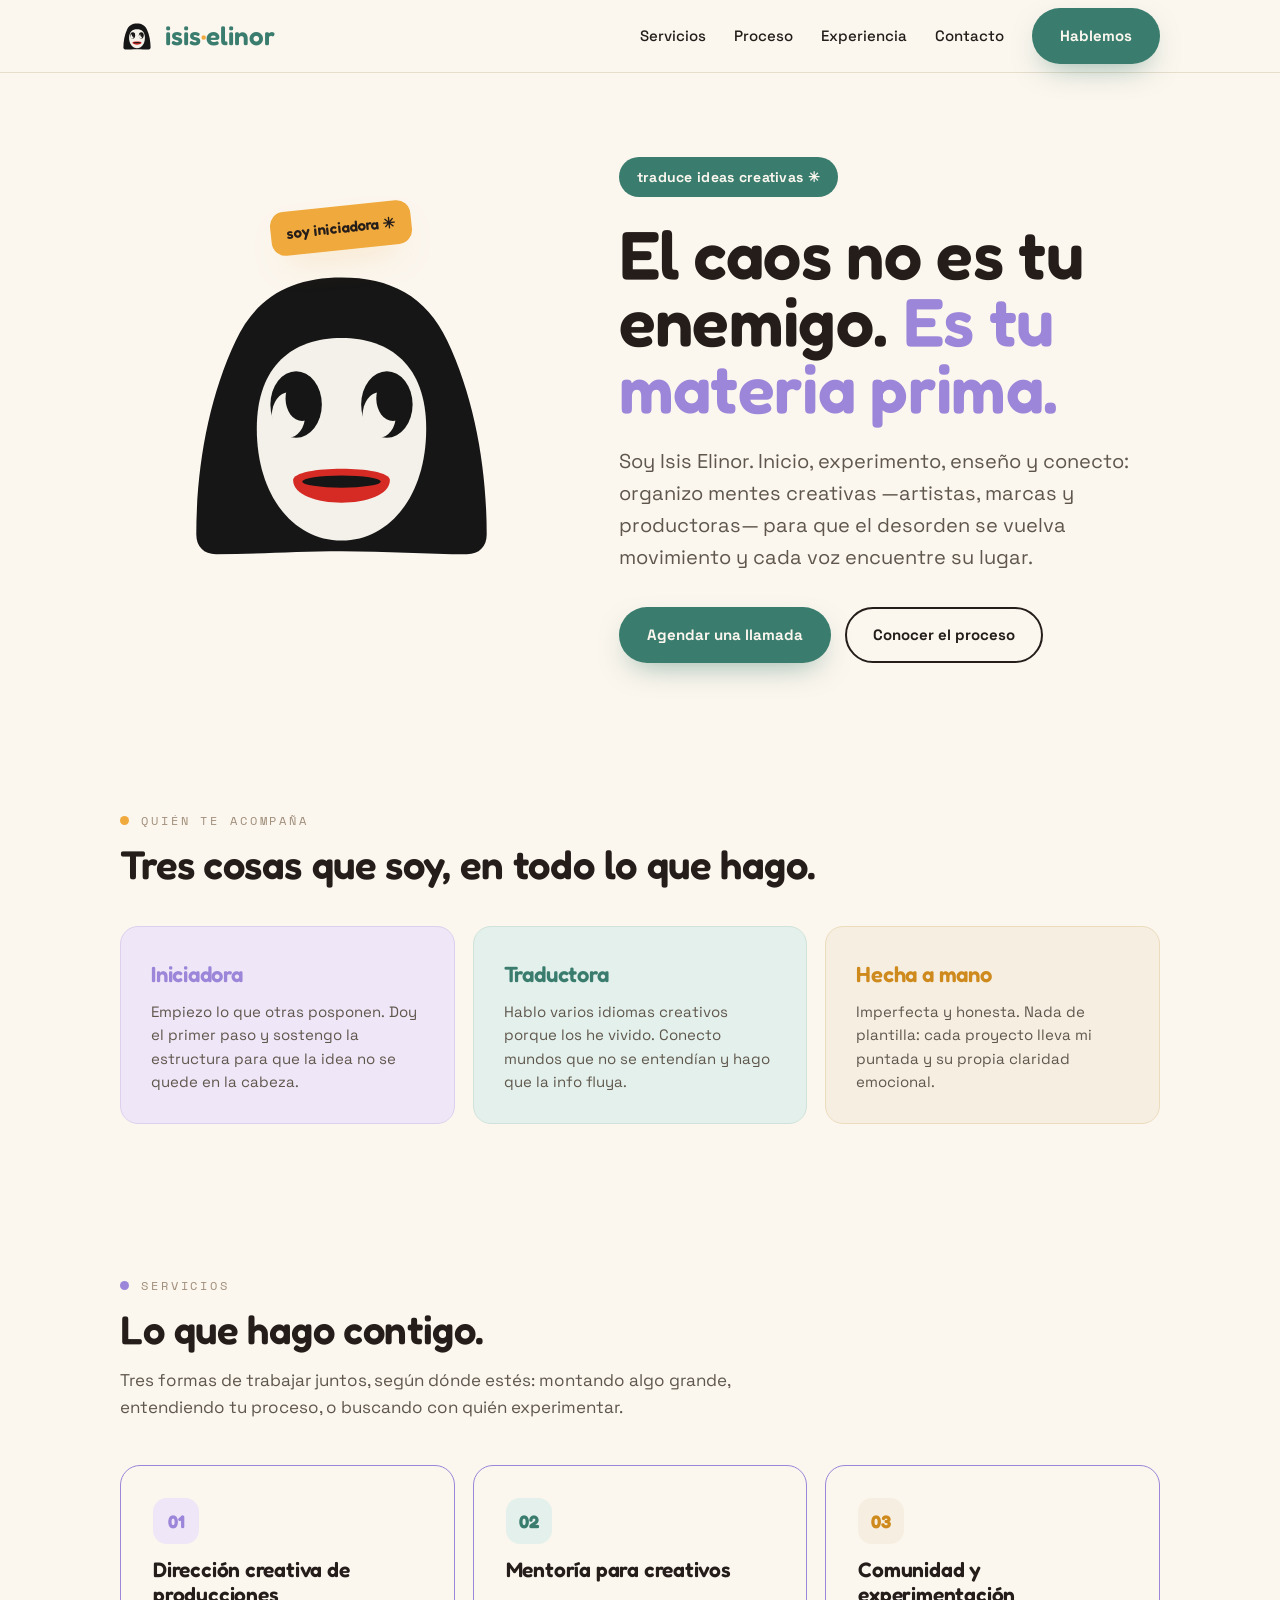
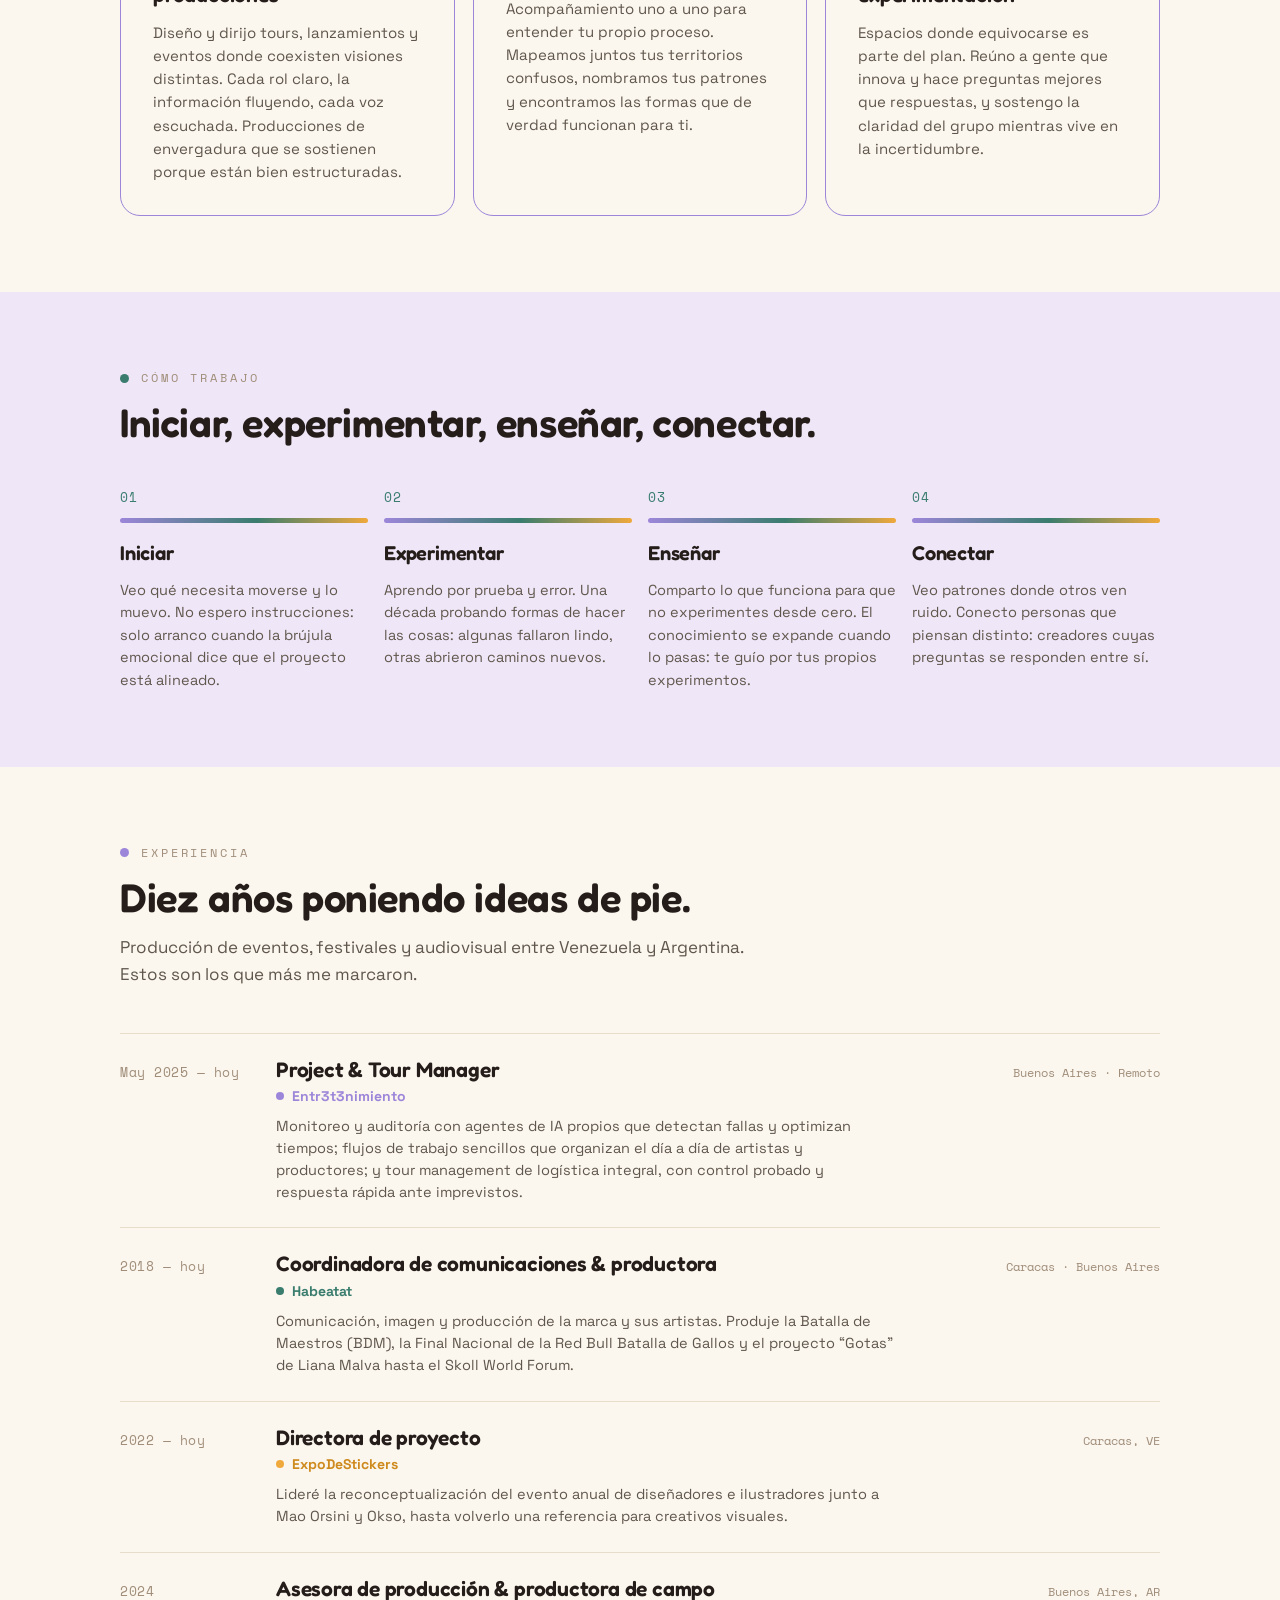
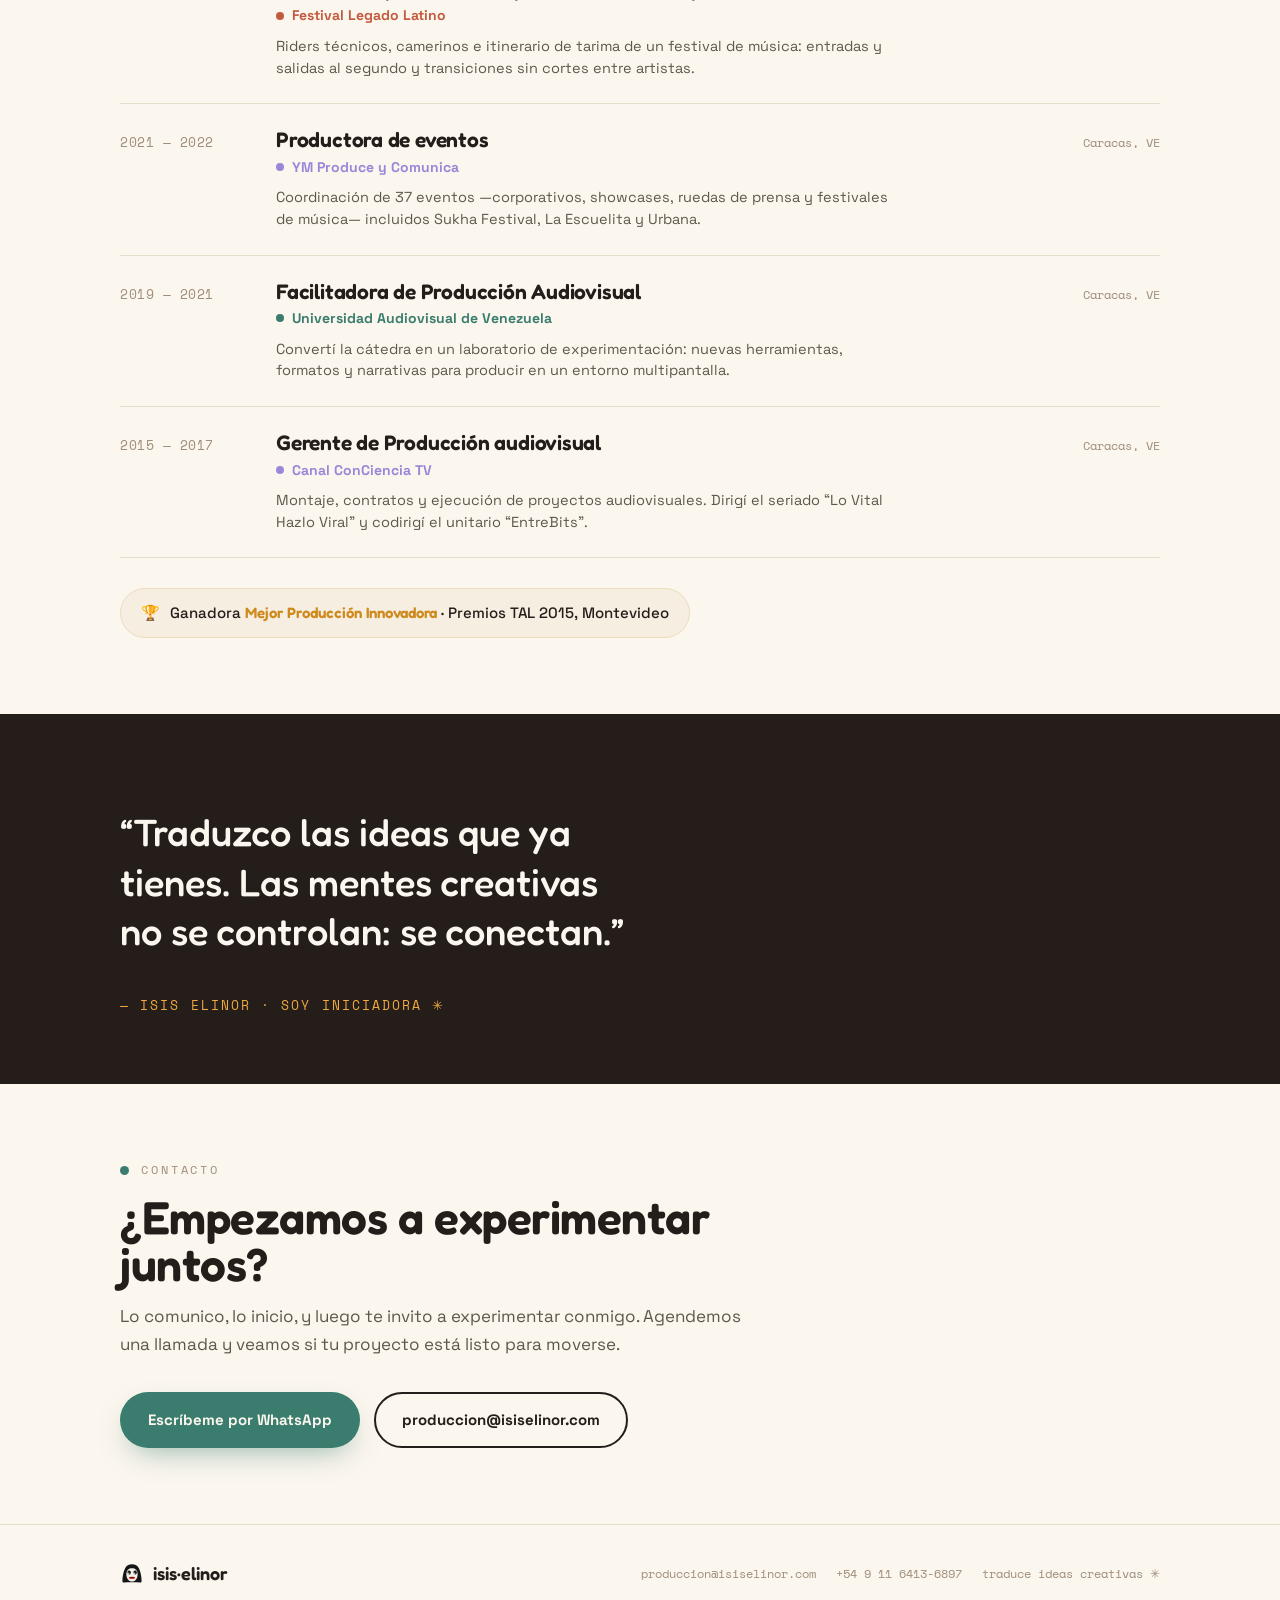
==== commit d0746fe8: "Update index copy.html" ====
--- a/index copy.html
+++ b/index copy.html
@@ -215,7 +215,7 @@
 <header class="nav">
   <div class="wrap nav-inner">
     <a class="brand" href="#top" aria-label="Isis Elinor, inicio">
-      <img src="assets/isotipo-principal.svg" alt="">
+      <img src="isotipo-principal.svg" alt="">
       <span class="word">isis<span class="dot">·</span>elinor</span>
     </a>
     <a class="link" href="#servicios">Servicios</a>
@@ -232,7 +232,7 @@
     <div class="wrap hero-grid">
       <div class="blob-holder">
         <div class="blob">
-          <img src="assets/isotipo-principal.svg" alt="Isotipo de Isis Elinor">
+          <img src="isotipo-principal.svg" alt="Isotipo de Isis Elinor">
           <span class="tag">soy iniciadora ✳</span>
         </div>
       </div>
@@ -424,7 +424,7 @@
 
 <footer class="foot">
   <div class="wrap foot-inner">
-    <span class="fbrand"><img src="assets/isotipo-principal.svg" alt=""><span>isis·elinor</span></span>
+    <span class="fbrand"><img src="isotipo-principal.svg" alt=""><span>isis·elinor</span></span>
     <span>produccion@isiselinor.com</span>
     <span>+54 9 11 6413-6897</span>
     <span>traduce ideas creativas ✳</span>
